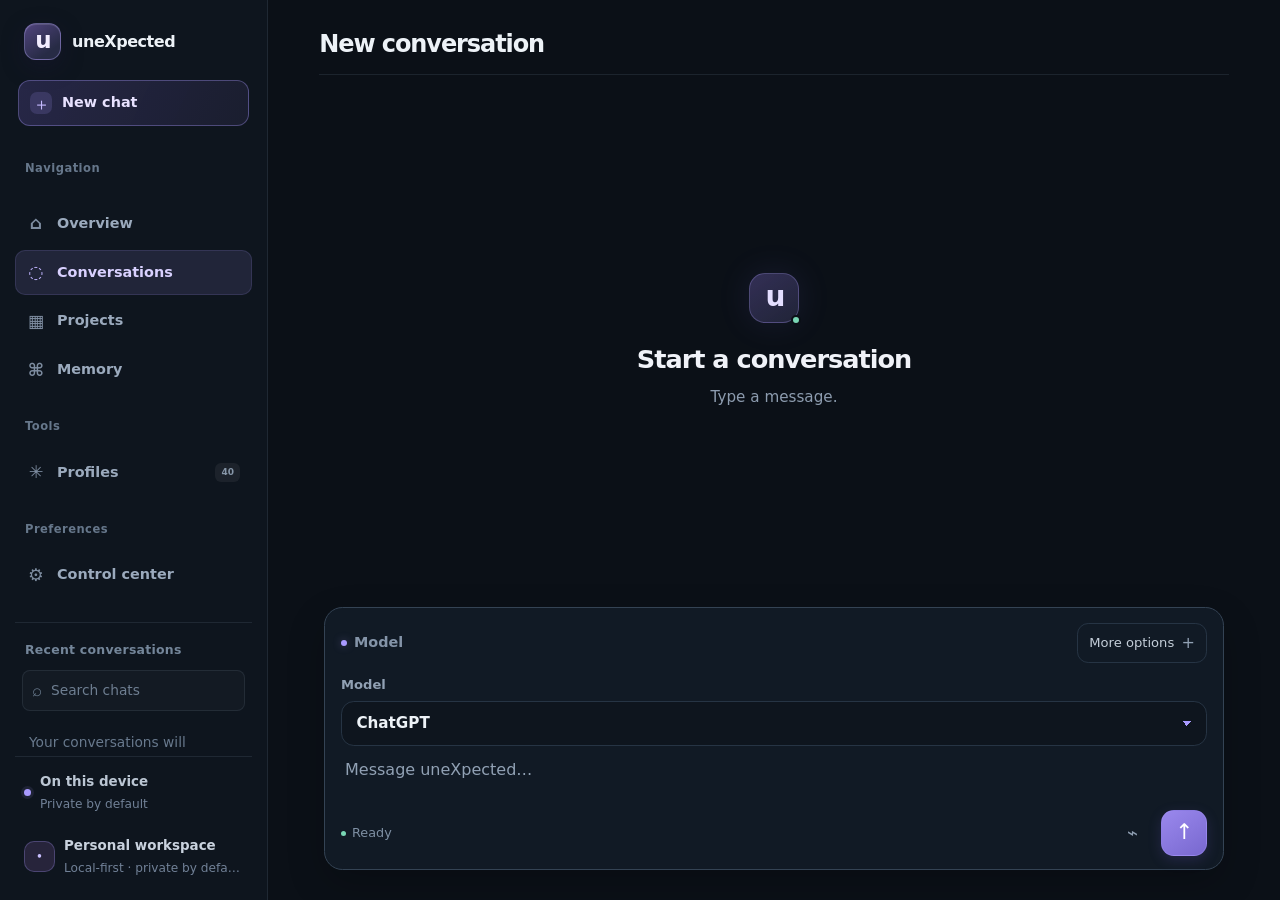
==== mobile-release/index.html @ 269bf6f2 "copy: shorten the empty chat instruction" ====
<!doctype html>
<html lang="en">
<head>
  <meta charset="utf-8">
  <meta name="viewport" content="width=device-width, initial-scale=1, viewport-fit=cover">
  <meta name="theme-color" content="#0b1017">
  <meta name="description" content="Your private uneXpected AI workspace.">
  <title>uneXpected — Your AI workspace</title>
  <link rel="manifest" href="manifest.webmanifest">
  <link rel="icon" href="icon.svg" type="image/svg+xml">
  <link rel="stylesheet" href="styles.css">
</head>
<body>
  <a class="skip-link" href="#mainContent">Skip to main content</a>
  <div class="app-shell">
    <aside class="sidebar" id="sidebar" aria-label="Main navigation" inert aria-hidden="true">
      <h2 class="visually-hidden">Main menu</h2>
      <div class="sidebar-brand">
        <div class="brand-mark" aria-hidden="true"><span>u</span></div>
        <div class="brand-copy"><strong>uneXpected</strong></div>
        <button class="icon-button sidebar-close" id="sidebarClose" type="button" aria-label="Close navigation">×</button>
      </div>

      <button class="new-chat-button" id="newChatBtn" type="button">
        <span class="new-chat-plus" aria-hidden="true">＋</span><span>New chat</span>
      </button>

      <nav class="primary-nav" aria-label="Main menu">
        <h2 class="nav-label">Navigation</h2>
        <button class="nav-item" data-view="home" type="button"><span class="nav-icon">⌂</span><span>Overview</span></button>
        <button class="nav-item active" data-view="chat" type="button"><span class="nav-icon">◌</span><span>Conversations</span></button>
        <button class="nav-item" data-view="projects" type="button"><span class="nav-icon">▦</span><span>Projects</span></button>
        <button class="nav-item" data-view="memory" type="button"><span class="nav-icon">⌘</span><span>Memory</span></button>
        <div class="nav-label nav-label-spaced">Tools</div>
        <button class="nav-item" data-view="agents" type="button"><span class="nav-icon">✳</span><span>Profiles</span><span class="nav-count">40</span></button>
        <div class="nav-label nav-label-spaced">Preferences</div>
        <button class="nav-item" data-view="settings" type="button"><span class="nav-icon">⚙</span><span>Control center</span></button>
      </nav>

      <div class="sidebar-history">
        <div class="history-heading"><span>Recent conversations</span></div>
        <label class="history-search"><span aria-hidden="true">⌕</span><input id="chatSearch" type="search" placeholder="Search chats" aria-label="Find a conversation"></label>
        <div class="chat-list" id="chatList"><div class="sidebar-empty">Your conversations will appear here.</div></div>
      </div>

      <div class="sidebar-bottom">
        <div class="connection-row"><span class="connection-dot" id="connectionDot"></span><div><strong id="connectionLabel">On this device</strong><small id="connectionDetail">Private by default</small></div></div>
        <button class="profile-button" id="avatarBtn" type="button"><span class="profile-avatar">•</span><span class="profile-copy"><strong>Personal workspace</strong><small>Local-first · private by default</small></span></button>
      </div>
    </aside>

    <button class="sidebar-backdrop" id="sidebarBackdrop" type="button" aria-label="Close navigation" tabindex="-1" aria-hidden="true"></button>

    <main class="main-content" id="mainContent" tabindex="-1">
      <header class="mobile-topbar">
        <button class="icon-button menu-button" id="sidebarToggle" type="button" aria-label="Open navigation" aria-expanded="false" aria-controls="sidebar"><span></span><span></span></button>
        <a class="mobile-brand" href="#" data-go="home"><span class="brand-mark small" aria-hidden="true"><span>u</span></span><strong>uneXpected</strong></a>
        <button class="top-status" id="mobileConnection" type="button" data-go="settings" aria-label="Open connection settings"><span class="connection-dot"></span></button>
      </header>

      <section class="view home-view" id="view-home">
        <div class="view-heading">
          <div><h1>Your work. Your intelligence.</h1><p>Conversations and projects in one place.</p></div>
          <div class="date-label" id="todayLabel"></div>
        </div>
        <div class="home-hero">
          <div class="hero-copy">
            <h2>One conversation.<br>Three perspectives.</h2>
            <p>Move between ChatGPT, Claude and OpenRouter.</p>
            <div class="hero-actions"><button class="button button-primary" data-go="chat" type="button">Start a conversation <span>↗</span></button><button class="button button-quiet" data-go="projects" type="button">View projects</button></div>
          </div>
          <div class="hero-art" aria-hidden="true">
            <div class="orbit orbit-one"></div><div class="orbit orbit-two"></div><div class="orbit orbit-three"></div>
            <div class="core-orb"><span>u</span></div>
            <div class="model-node node-chatgpt"><span class="node-glyph">✳</span><small>CHATGPT</small></div>
            <div class="model-node node-claude"><span class="node-glyph">◈</span><small>CLAUDE</small></div>
            <div class="model-node node-router"><span class="node-glyph">⌘</span><small>OPENROUTER</small></div>
          </div>
        </div>
        <div class="overview-grid">
          <article class="overview-stat"><strong id="statProjects">0</strong><span>Projects</span></article>
          <article class="overview-stat"><strong id="statChats">0</strong><span>Conversations</span></article>
          <article class="overview-stat"><strong id="statMemory">0</strong><span>Memories</span></article>
        </div>
        <div class="section-heading"><div><h2>Recent activity</h2></div><button class="text-link" data-go="chat" type="button">All conversations ↗</button></div>
        <div class="recent-list" id="recentList"><div class="empty-inline"><span>◌</span><strong>No recent work yet</strong></div></div>
      </section>

      <section class="view chat-view active" id="view-chat">
        <div class="chat-page-heading">
          <div class="chat-title-group"><h1 id="chatHeading">New conversation</h1></div>
          <div class="chat-head-actions"><button class="icon-button hidden" id="deleteChatBtn" type="button" aria-label="Delete conversation" title="Delete conversation">⌫</button></div>
        </div>

        <div class="chat-workspace">
          <div class="message-list" id="messageList" aria-live="polite" aria-relevant="additions text">
            <div class="chat-welcome">
              <div class="welcome-symbol"><span>u</span><i></i></div>
              <h2>Start a conversation</h2>
              <p>Type a message.</p>

            </div>
          </div>

          <div class="composer-dock">
            <div class="composer-shell">
              <div class="composer-topline">
                <h2 class="model-picker-label"><span class="model-picker-dot"></span><span>Model</span></h2>
                <details class="composer-advanced">
                  <summary>More options</summary>
                  <div class="advanced-panel">
                    <div class="advanced-mode-row">
                      <button class="compare-option" id="compareBtn" type="button" aria-pressed="false" title="Ask ChatGPT and Claude, then request a synthesis">Compare ChatGPT + Claude</button>
                      <button class="local-option" id="localModeBtn" type="button" aria-pressed="false" title="Use local workspace tools without a model request">Local tools</button>
                    </div>
                    <div class="advanced-preferences">
                      <label class="context-consent" title="Include recent conversation, saved memories and approved improvement notes"><input id="shareContext" type="checkbox"><span>Include saved context</span></label>
                      <span class="profile-chip" id="profileChip">auto-route</span>
                    </div>
                    <div class="advanced-voice-row">
                      <button class="advanced-voice-button" id="voiceModeBtn" type="button" aria-pressed="false" title="Voice conversation">Start voice conversation</button>
                      <button class="advanced-voice-button" id="speakLastBtn" type="button" title="Read the last reply aloud">Read last reply aloud</button>
                    </div>
                  </div>
                </details>
              </div>

              <label class="model-route-picker" for="modelMode">
                <span>Model</span>
                <select id="modelMode" aria-label="Choose the model for your next message">
                  <option value="openai" selected>ChatGPT</option>
                  <option value="claude">Claude</option>
                  <option value="openrouter">OpenRouter · Free</option>
                </select>
              </label>

              <form id="chatForm" class="message-composer">
                <label class="sr-only" for="chatInput">Message uneXpected</label>
                <textarea id="chatInput" rows="1" maxlength="8500" placeholder="Message uneXpected…" aria-label="Message uneXpected"></textarea>
                <div class="composer-footer">
                  <div class="composer-hints"><span class="composer-hint"><span class="hint-dot"></span><span id="voiceStatus">Ready</span></span></div>
                  <div class="composer-actions">
                    <button class="composer-icon-button" id="voiceInputBtn" type="button" aria-label="Start voice input" title="Voice input">⌁</button>
                    <button class="send-button" id="sendBtn" type="submit" aria-label="Send message"><span>↑</span></button>
                  </div>
                </div>
              </form>
            </div>
          </div>
        </div>
      </section>

      <section class="view standard-view" id="view-projects">
        <div class="view-heading"><div><h1>Projects</h1><p>Keep goals, tasks and decisions together.</p></div><button class="button button-primary" id="addProjectBtn" type="button">＋ New project</button></div>
        <div class="project-grid" id="projectGrid"></div>
        <div class="empty-state hidden" id="projectEmpty"><span class="empty-state-icon">▦</span><h2>Create your first project</h2><p>Bring the important parts of a goal into one practical workspace.</p><button class="button button-primary" id="emptyProjectBtn" type="button">Create project</button></div>
        <div class="project-detail hidden" id="projectDetail"></div>
      </section>

      <section class="view standard-view" id="view-memory">
        <div class="view-heading"><div><h1>Memory</h1><p>Save the context you want uneXpected to keep.</p></div><button class="button button-primary" id="addMemoryBtn" type="button">＋ Add note</button></div>
        <div class="memory-intro"><span class="memory-symbol">⌘</span><div><strong>Your knowledge stays yours.</strong><p>Notes stay on this device. They are not included in model requests unless you opt in for that message.</p></div></div>
        <div class="memory-list" id="memoryList"></div>
        <div class="empty-state hidden" id="memoryEmpty"><span class="empty-state-icon">◇</span><h2>No saved memories yet</h2><p>Add useful decisions, preferences or project facts to your workspace.</p></div>
      </section>

      <section class="view standard-view" id="view-agents">
        <div class="view-heading"><div><h1>Profiles</h1><p>Choose a profile for your next request.</p></div><span class="count-pill" id="agentCount">40 profiles</span></div>
        <div class="warning-note"><strong>Profile library, not independent running agents</strong><p>These are workflow references. They do not prove that 40 separate agents are executing in the background.</p></div>
        <div class="profile-tabs"><button id="showAgentsBtn" class="profile-tab active" type="button">40 Profiles</button><button id="showSkillsBtn" class="profile-tab" type="button">2 Skills</button></div>
        <label class="agent-search"><span>⌕</span><input id="agentSearch" type="search" placeholder="Search workflows…" aria-label="Search profiles"></label>
        <div class="agent-grid" id="agentGrid"></div>
      </section>

      <section class="view standard-view" id="view-settings">
        <div class="view-heading"><div><h1>Settings</h1></div></div>
        <div class="settings-layout">
          <section class="settings-section">
            <div class="settings-section-head"><span class="settings-section-icon">◈</span><div><h2>AI connection</h2></div><span id="gatewayStatus" class="status-tag">Not checked</span></div>
            <div class="settings-grid">
              <label class="form-field"><span>AI server address</span><input id="gatewayUrl" type="url" placeholder="Leave empty to use this app's host"></label>
              <label class="form-field"><span>App access token</span><input id="accessToken" type="password" autocomplete="off" placeholder="Paste your access token"></label>
            </div>
            <p class="field-note">The access token stays in memory only. Provider keys stay on the server.</p>
            <div class="button-row"><button class="button button-secondary" id="checkGatewayBtn" type="button">Check gateway</button><label class="test-provider-label">Test provider<select id="testProviderSelect"><option value="openai">ChatGPT</option><option value="anthropic">Claude</option><option value="openrouter">OpenRouter</option></select></label><button class="button button-primary" id="testProviderBtn" type="button">Run real test</button></div>
            <div class="result-box hidden" id="gatewayDetails" role="status" aria-live="polite"></div>
            <div class="provider-health-list" id="providerHealthList"><span>ChatGPT · not checked</span><span>Claude · not checked</span><span>OpenRouter · not checked</span></div>
          </section>

          <section class="settings-section">
            <div class="settings-section-head"><span class="settings-section-icon">◖</span><div><h2>Voice & conversation</h2></div></div>
            <div class="settings-grid">
              <label class="form-field"><span>Speech language</span><select id="voiceLanguage"><option value="en-US">English (US)</option><option value="fr-FR">Français</option><option value="ar-TN">العربية (تونس)</option><option value="ar-SA">العربية (الفصحى)</option></select></label>
              <label class="form-field"><span>Speaking voice</span><select id="voiceSelect"><option value="">Device default voice</option></select></label>
            </div>
            <label class="form-field range-field"><span>Speaking speed <strong id="voiceRateLabel">1.0×</strong></span><input id="voiceRate" type="range" min="0.6" max="1.5" step="0.1" value="1"></label>
            <label class="toggle-field"><input id="autoSpeakToggle" type="checkbox"><span class="toggle-track"></span><span><strong>Read assistant replies aloud automatically</strong><small>Uses your device's speech synthesis when supported.</small></span></label>
            <div class="button-row"><button class="button button-secondary" id="testVoiceBtn" type="button">Test voice</button><button class="button button-secondary" id="stopVoiceBtn" type="button">Stop speaking</button></div>
            <p class="field-note">Microphone access starts only after you tap a voice control. Speech recognition depends on browser and device support.</p>
          </section>

          <section class="settings-section">
            <div class="settings-section-head"><span class="settings-section-icon">▤</span><div><h2>Local data & backups</h2></div></div>
            <div class="data-status-row"><span>Browser database</span><strong id="storageState">Checking…</strong></div>
            <div class="data-status-row"><span>Persistent storage</span><strong id="persistState">Checking…</strong></div>
            <div class="button-row"><button class="button button-secondary" id="exportBtn" type="button">Export backup</button><button class="button button-secondary" id="importBtn" type="button">Restore backup</button><input type="file" id="importFile" accept="application/json,.json" class="hidden"></div>
            <button class="danger-link" id="clearDataBtn" type="button">Delete all local workspace data</button>
          </section>

          <section class="settings-section">
            <div class="settings-section-head"><span class="settings-section-icon">✦</span><div><h2>Improve uneXpected</h2></div><button class="button button-secondary button-small" id="addImprovementBtn" type="button">＋ Add idea</button></div>
            <p class="field-note">Approved ideas are for planning only; they do not change code or deploy automatically.</p>
            <div class="improvement-list" id="improvementList"></div>
            <div class="empty-inline" id="improvementEmpty"><strong>No improvement proposals yet</strong><p>Save feedback and measurable ideas as we work together.</p></div>
          </section>
          <section class="settings-footer"><strong>uneXpected Phone · 0.4.0</strong><span>Local-first companion · Remote models require a reachable authenticated gateway.</span><span>Full v7 runtime execution is not implied by this profile browser.</span></section>
        </div>
      </section>

      
    </main>
  </div>

  <dialog class="workspace-dialog" id="simpleDialog">
    <form id="dialogForm" method="dialog">
      <div class="dialog-head"><div><div class="eyebrow" id="dialogEyebrow">WORKSPACE</div><h2 id="dialogTitle">New item</h2></div><button class="icon-button" id="dialogCloseBtn" type="button" aria-label="Close dialog">×</button></div>
      <div id="dialogBody" class="dialog-body"></div>
      <div class="dialog-actions"><button class="button button-secondary" id="dialogCancelBtn" type="button">Cancel</button><button class="button button-primary" id="dialogSaveBtn" type="submit">Save</button></div>
    </form>
  </dialog>

  <div class="toast" id="toast" role="status" aria-live="polite"></div>
  <button class="install-button hidden" id="installBtn" type="button">Install uneXpected</button>
  <script type="module" src="app.js"></script>
</body>
</html>
---- mobile-release/styles.css ----
:root {
  color-scheme: dark;
  --canvas: #0b1017;
  --surface: #111923;
  --surface-raised: #172332;
  --surface-hover: #202e40;
  --surface-input: #0e151e;
  --line: #263444;
  --line-soft: rgba(125, 145, 168, .15);
  --ink: #edf2f7;
  --ink-soft: #c4ced9;
  --muted: #91a1b4;
  --faint: #6e7e91;
  --brand: #a99aff;
  --brand-strong: #8c78f0;
  --brand-wash: rgba(169, 154, 255, .12);
  --mint: #79d6b4;
  --amber: #e8b77e;
  --blue: #91b9f5;
  --red: #e58e9a;
  --radius-sm: 10px;
  --radius-md: 14px;
  --radius-lg: 19px;
  --sidebar-width: 268px;
  font-family: Inter, ui-sans-serif, system-ui, -apple-system, BlinkMacSystemFont, "Segoe UI", sans-serif;
  font-synthesis: none;
  text-rendering: optimizeLegibility;
}
*, *::before, *::after { box-sizing: border-box; }
html { min-height: 100%; background: var(--canvas); }
body { min-width: 320px; min-height: 100vh; margin: 0; background: var(--canvas); color: var(--ink); font-size: 14px; }
body, button, input, textarea, select { font-family: inherit; }
button, input, textarea, select { font: inherit; }
button { color: inherit; cursor: pointer; touch-action: manipulation; }
button:focus-visible, input:focus-visible, textarea:focus-visible, select:focus-visible, a:focus-visible { outline: 2px solid var(--brand); outline-offset: 3px; }
button:disabled { cursor: not-allowed; opacity: .55; }
a { color: inherit; text-decoration: none; }
p { color: var(--muted); }
.hidden { display: none !important; }
.visually-hidden, .sr-only { position: absolute !important; width: 1px !important; height: 1px !important; padding: 0 !important; margin: -1px !important; overflow: hidden !important; clip: rect(0,0,0,0) !important; white-space: nowrap !important; border: 0 !important; }
.app-shell { display: flex; min-height: 100vh; background: var(--canvas); }
.sidebar { position: sticky; top: 0; z-index: 30; display: flex; flex: 0 0 var(--sidebar-width); flex-direction: column; width: var(--sidebar-width); height: 100vh; min-height: 620px; padding: 23px 15px 14px; border-right: 1px solid var(--line-soft); background: #0e151e; }
.sidebar-brand { display: flex; min-width: 0; align-items: center; gap: 11px; padding: 0 9px 22px; }
.brand-mark { position: relative; display: grid; width: 37px; height: 37px; flex: 0 0 auto; place-items: center; overflow: hidden; border: 1px solid rgba(187, 173, 255, .38); border-radius: 12px; background: linear-gradient(145deg, #51447e, #272b45 75%); box-shadow: inset 0 1px rgba(255,255,255,.12), 0 7px 22px rgba(30,24,58,.35); }
.brand-mark > span { color: #f2edff; font-size: 23px; font-weight: 760; letter-spacing: -2px; line-height: 1; transform: translateY(-1px); }
.brand-copy { display: flex; min-width: 0; flex: 1; flex-direction: column; gap: 3px; }
.brand-copy strong { font-size: 15px; font-weight: 740; letter-spacing: -.45px; }
.brand-copy small { color: var(--faint); font-size: 8px; font-weight: 730; letter-spacing: 1.55px; white-space: nowrap; }
.sidebar-close { display: none !important; }
.icon-button { display: inline-grid; width: 36px; height: 36px; flex: 0 0 auto; place-items: center; border: 1px solid transparent; border-radius: 11px; background: transparent; color: var(--muted); font-size: 19px; transition: background .16s ease, border-color .16s ease, color .16s ease; }
.icon-button:hover { border-color: var(--line); background: var(--surface-raised); color: var(--ink); }
.new-chat-button { display: flex; min-height: 43px; align-items: center; gap: 10px; margin: 0 3px 24px; padding: 0 11px; border: 1px solid rgba(169,154,255,.35); border-radius: 12px; background: linear-gradient(115deg, rgba(113,94,193,.25), rgba(53,49,83,.32)); color: #e8e2ff; text-align: left; font-size: 11px; font-weight: 690; transition: border-color .16s ease, background .16s ease; }
.new-chat-button:hover { border-color: rgba(169,154,255,.7); background: rgba(113,94,193,.28); }
.new-chat-plus { display: inline-grid; width: 22px; height: 22px; place-items: center; border-radius: 7px; background: rgba(169,154,255,.16); color: #c5baff; font-size: 17px; font-weight: 400; }
.new-chat-button kbd { margin-left: auto; padding: 3px 5px; border: 1px solid rgba(169,154,255,.18); border-radius: 5px; color: #8d84af; font-size: 9px; font-family: inherit; }
.primary-nav { display: grid; gap: 4px; }
.nav-label { padding: 0 10px 8px; color: #66778b; font-size: 9px; font-weight: 760; letter-spacing: 1.45px; }
.nav-label-spaced { padding-top: 22px; }
.nav-item { display: flex; min-width: 0; min-height: 39px; align-items: center; gap: 12px; padding: 0 11px; border: 1px solid transparent; border-radius: 10px; background: transparent; color: #9baabd; text-align: left; font-size: 11px; font-weight: 560; transition: background .15s ease, color .15s ease, border-color .15s ease; }
.nav-item:hover { background: rgba(255,255,255,.035); color: var(--ink); }
.nav-item.active { border-color: rgba(169,154,255,.14); background: var(--brand-wash); color: #d9d1ff; }
.nav-icon { display: inline-grid; width: 18px; flex: 0 0 auto; place-items: center; color: #7e8da1; font-size: 17px; }
.nav-item.active .nav-icon { color: #c0b4ff; }
.nav-count { margin-left: auto; padding: 3px 6px; border-radius: 6px; background: rgba(255,255,255,.06); color: #8797a9; font-size: 9px; }
.sidebar-history { display: flex; min-height: 90px; flex: 1; flex-direction: column; overflow: hidden; margin-top: 25px; padding: 18px 2px 0; border-top: 1px solid var(--line-soft); }
.history-heading { display: flex; align-items: center; justify-content: space-between; padding: 0 8px 10px; color: #74869a; font-size: 8px; font-weight: 760; letter-spacing: 1.15px; }
.text-icon { border: 0; background: transparent; color: #6f7f91; font-size: 14px; }
.history-search { display: flex; height: 33px; align-items: center; gap: 7px; margin: 0 5px 9px; padding: 0 9px; border: 1px solid var(--line-soft); border-radius: 8px; background: rgba(255,255,255,.025); color: #697a8d; }
.history-search > span { font-size: 17px; }
.history-search input { width: 100%; min-width: 0; border: 0; outline: 0; background: transparent; color: var(--ink); font-size: 10px; }
.history-search input::placeholder { color: #6e7e91; }
.chat-list { display: grid; align-content: start; gap: 3px; overflow-y: auto; padding: 0 4px 8px; }
.chat-list button { display: block; overflow: hidden; width: 100%; padding: 9px 9px; border: 1px solid transparent; border-radius: 8px; background: transparent; color: #8f9db0; text-align: left; text-overflow: ellipsis; white-space: nowrap; font-size: 10px; }
.chat-list button:hover { background: rgba(255,255,255,.035); color: #dce4ef; }
.chat-list button.active { border-color: rgba(169,154,255,.14); background: rgba(169,154,255,.1); color: #ded6ff; }
.sidebar-empty { padding: 12px 8px; color: #68798d; font-size: 10px; line-height: 1.5; }
.sidebar-bottom { display: grid; gap: 13px; margin-top: auto; padding-top: 15px; border-top: 1px solid var(--line-soft); }
.connection-row { display: flex; align-items: center; gap: 9px; padding: 0 9px; }
.connection-dot { display: inline-block; width: 7px; height: 7px; flex: 0 0 auto; border-radius: 50%; background: var(--brand); box-shadow: 0 0 0 3px rgba(169,154,255,.1); }
.connection-dot[data-tone="online"] { background: var(--mint); box-shadow: 0 0 0 3px rgba(121,214,180,.1); }
.connection-dot[data-tone="warning"] { background: var(--amber); box-shadow: 0 0 0 3px rgba(232,183,126,.1); }
.connection-row > div { display: grid; gap: 3px; }
.connection-row strong { color: #bbc6d3; font-size: 10px; font-weight: 650; }
.connection-row small { color: #718197; font-size: 9px; }
.profile-button { display: flex; min-width: 0; align-items: center; gap: 9px; padding: 8px 8px; border: 1px solid transparent; border-radius: 11px; background: transparent; text-align: left; }
.profile-button:hover { border-color: var(--line); background: rgba(255,255,255,.035); }
.profile-avatar { display: grid; width: 31px; height: 31px; flex: 0 0 auto; place-items: center; border: 1px solid rgba(169,154,255,.28); border-radius: 10px; background: #27243b; color: #c8bfff; font-size: 10px; font-weight: 750; }
.profile-copy { display: grid; min-width: 0; flex: 1; gap: 3px; }
.profile-copy strong { overflow: hidden; color: #c9d2de; text-overflow: ellipsis; white-space: nowrap; font-size: 10px; font-weight: 650; }
.profile-copy small { overflow: hidden; color: #718197; text-overflow: ellipsis; white-space: nowrap; font-size: 9px; }
.profile-more { color: #728198; font-size: 12px; letter-spacing: 1px; }
.sidebar-backdrop { display: none; }
.main-content { display: flex; min-width: 0; flex: 1; flex-direction: column; min-height: 100vh; padding: 31px clamp(24px, 4vw, 56px) 20px; }
.mobile-topbar { display: none; }
.view { display: none; width: 100%; max-width: 1240px; flex: 1; margin: 0 auto; animation: view-enter .2s ease both; }
.view.active { display: flex; flex-direction: column; }
@keyframes view-enter { from { opacity: .65; transform: translateY(3px); } to { opacity: 1; transform: none; } }
.view-heading { display: flex; align-items: flex-end; justify-content: space-between; gap: 18px; margin: 0 0 25px; }
.eyebrow { margin-bottom: 9px; color: #9b8ce0; font-size: 9px; font-weight: 760; letter-spacing: 1.65px; }
.view-heading h1, .chat-page-heading h1 { margin: 0; color: var(--ink); font-size: clamp(24px, 2.5vw, 31px); font-weight: 700; letter-spacing: -1.1px; line-height: 1.12; text-wrap: balance; }
.view-heading p, .chat-title-group p { margin: 8px 0 0; color: var(--muted); font-size: 11px; line-height: 1.6; }
.date-label { color: #78889b; font-size: 10px; }
.button { display: inline-flex; min-height: 39px; align-items: center; justify-content: center; gap: 9px; padding: 0 15px; border: 1px solid transparent; border-radius: 10px; font-size: 10px; font-weight: 680; transition: border-color .16s ease, background .16s ease, color .16s ease, transform .16s ease; }
.button:hover { transform: translateY(-1px); }
.button-primary { border-color: rgba(169,154,255,.35); background: linear-gradient(145deg, #8876df, #6d5dc0); color: #fff; box-shadow: 0 6px 19px rgba(91,76,158,.2); }
.button-primary:hover { background: linear-gradient(145deg, #9885ee, #7665d3); }
.button-secondary { border-color: var(--line); background: var(--surface-raised); color: #cad5e2; }
.button-secondary:hover { border-color: #46576c; background: var(--surface-hover); }
.button-quiet { border-color: rgba(255,255,255,.13); background: rgba(255,255,255,.035); color: #d3dce8; }
.button-small { min-height: 32px; padding: 0 10px; font-size: 9px; }
.text-link { border: 0; background: transparent; color: #b7a9ff; font-size: 10px; font-weight: 650; }
.text-link:hover { color: #d1c8ff; }
.home-hero { position: relative; display: flex; min-height: 285px; align-items: center; overflow: hidden; padding: 37px 43px; border: 1px solid rgba(156,140,220,.24); border-radius: 20px; background: linear-gradient(108deg, #181a29 0%, #171e2a 60%, #13212b 100%); }
.hero-copy { position: relative; z-index: 2; max-width: 530px; }
.hero-kicker { display: flex; align-items: center; gap: 8px; margin-bottom: 17px; color: #c2b6ff; font-size: 8px; font-weight: 760; letter-spacing: 1.5px; }
.hero-kicker-dot { width: 6px; height: 6px; border-radius: 50%; background: var(--mint); box-shadow: 0 0 10px rgba(121,214,180,.4); }
.home-hero h2 { margin: 0; color: #f2f3fa; font-size: clamp(27px, 3.1vw, 39px); font-weight: 680; letter-spacing: -1.65px; line-height: 1.13; text-wrap: balance; }
.home-hero p { max-width: 460px; margin: 14px 0 0; color: #a9b4c3; font-size: 11px; line-height: 1.7; }
.hero-actions { display: flex; flex-wrap: wrap; gap: 9px; margin-top: 21px; }
.hero-art { position: absolute; top: 50%; right: 9%; width: 270px; height: 230px; transform: translateY(-50%); opacity: .98; }
.orbit { position: absolute; top: 50%; left: 50%; border: 1px solid rgba(179,163,255,.19); border-radius: 50%; transform: translate(-50%,-50%) rotate(-21deg); }
.orbit-one { width: 205px; height: 112px; }
.orbit-two { width: 246px; height: 150px; transform: translate(-50%,-50%) rotate(31deg); border-color: rgba(100,188,181,.18); }
.orbit-three { width: 175px; height: 190px; transform: translate(-50%,-50%) rotate(77deg); border-color: rgba(203,174,137,.15); }
.core-orb { position: absolute; top: 50%; left: 50%; display: grid; width: 76px; height: 76px; place-items: center; border: 1px solid rgba(193,177,255,.55); border-radius: 25px; background: radial-gradient(circle at 35% 25%, #655c8e, #2a2b43 72%); box-shadow: 0 0 36px rgba(140,120,240,.18), inset 0 1px 0 rgba(255,255,255,.17); transform: translate(-50%,-50%) rotate(-8deg); }
.core-orb span { color: #f1ecff; font-size: 43px; font-weight: 760; letter-spacing: -4px; transform: rotate(8deg) translateY(-2px); }
.model-node { position: absolute; display: flex; align-items: center; gap: 7px; padding: 7px 9px; border: 1px solid rgba(255,255,255,.12); border-radius: 9px; background: rgba(13,20,30,.92); box-shadow: 0 8px 20px rgba(0,0,0,.18); }
.model-node small { color: #d2dce8; font-size: 7px; font-weight: 740; letter-spacing: .8px; }
.node-glyph { font-size: 13px; }
.node-chatgpt { top: 4px; right: 18px; }.node-chatgpt .node-glyph { color: var(--mint); }
.node-claude { bottom: 14px; left: 5px; }.node-claude .node-glyph { color: var(--amber); }
.node-router { right: -13px; bottom: 22px; }.node-router .node-glyph { color: var(--blue); }
.overview-grid { display: flex; align-items: stretch; gap: 0; margin-top: 17px; padding: 12px 0; border-top: 1px solid var(--line-soft); border-bottom: 1px solid var(--line-soft); }
.overview-stat { display: flex; min-width: 0; flex: 1; flex-direction: column; gap: 3px; padding: 2px 17px 2px 0; border: 0; background: transparent; }
.overview-stat + .overview-stat { padding-left: 17px; border-left: 1px solid var(--line-soft); }
.overview-stat > strong { color: #f1f3f7; font-size: 24px; font-weight: 690; letter-spacing: -.9px; line-height: 1.1; }
.overview-stat > span { color: #8191a5; font-size: 9px; }
.section-heading { display: flex; align-items: flex-end; justify-content: space-between; gap: 14px; margin: 31px 0 13px; }
.section-heading h2 { margin: 0; font-size: 17px; font-weight: 680; letter-spacing: -.45px; }
.section-heading .eyebrow { margin-bottom: 6px; }
.recent-list { display: grid; gap: 5px; }
.recent-item { display: flex; min-width: 0; align-items: center; gap: 12px; padding: 11px 12px; border-bottom: 1px solid var(--line-soft); cursor: pointer; transition: background .14s ease; }
.recent-item:hover { border-radius: 9px; background: rgba(255,255,255,.035); }
.recent-icon { display: grid; width: 32px; height: 32px; flex: 0 0 auto; place-items: center; border-radius: 10px; background: rgba(169,154,255,.1); color: #b9aaff; font-size: 14px; }
.recent-copy { min-width: 0; flex: 1; }
.recent-copy strong { display: block; overflow: hidden; color: #cfd8e2; text-overflow: ellipsis; white-space: nowrap; font-size: 10px; font-weight: 640; }
.recent-copy p { overflow: hidden; margin: 4px 0 0; color: #7e8da0; text-overflow: ellipsis; white-space: nowrap; font-size: 9px; }
.recent-item time { flex: 0 0 auto; color: #718196; font-size: 9px; }
.privacy-note { display: flex; align-items: flex-start; gap: 11px; margin-top: 25px; padding: 14px 15px; border: 1px solid rgba(121,214,180,.16); border-radius: 12px; background: rgba(121,214,180,.035); }
.privacy-mark { color: var(--mint); font-size: 17px; }
.privacy-note strong { color: #d4e2dc; font-size: 10px; }
.privacy-note p { margin: 4px 0 0; color: #81928e; font-size: 9px; line-height: 1.6; }
.empty-inline { padding: 18px 5px; color: #8594a7; }
.empty-inline > span { color: #a99aff; font-size: 19px; }
.empty-inline strong { display: block; margin-top: 6px; color: #cad4df; font-size: 10px; }
.empty-inline p { margin: 5px 0 0; color: #74849a; font-size: 9px; line-height: 1.5; }
.chat-view { min-height: 0; }
.chat-page-heading { display: flex; align-items: center; justify-content: space-between; gap: 15px; padding-bottom: 17px; border-bottom: 1px solid var(--line-soft); }
.chat-page-heading .eyebrow { margin-bottom: 6px; }
.chat-page-heading h1 { font-size: 23px; }
.chat-title-group { min-width: 0; }
.chat-title-group p { margin-top: 5px; font-size: 10px; }
.chat-head-actions { display: flex; align-items: center; gap: 12px; }
.secure-label { display: inline-flex; align-items: center; gap: 6px; color: #7f91a3; font-size: 9px; }
.secure-dot { width: 6px; height: 6px; border-radius: 50%; background: var(--mint); }
.chat-workspace { display: flex; min-height: 0; flex: 1; flex-direction: column; }
.message-list { display: flex; min-height: 220px; flex: 1; flex-direction: column; overflow-y: auto; overscroll-behavior: contain; padding: 23px min(7vw, 88px) 23px; scrollbar-color: #354457 transparent; scrollbar-width: thin; }
.chat-welcome { width: 100%; max-width: 650px; margin: auto; padding: 26px 0 18px; text-align: center; }
.welcome-symbol { position: relative; display: grid; width: 50px; height: 50px; place-items: center; margin: 0 auto 17px; border: 1px solid rgba(176,161,255,.27); border-radius: 16px; background: linear-gradient(145deg, rgba(127,107,204,.35), rgba(40,43,67,.75)); box-shadow: 0 0 35px rgba(151,130,255,.1); }
.welcome-symbol > span { color: #e4deff; font-size: 28px; font-weight: 750; letter-spacing: -3px; transform: translateY(-1px); }
.welcome-symbol i { position: absolute; right: -3px; bottom: -3px; width: 10px; height: 10px; border: 2px solid var(--canvas); border-radius: 50%; background: var(--mint); }
.chat-welcome .eyebrow { margin-bottom: 9px; }
.chat-welcome h2 { margin: 0; color: #f0f2f8; font-size: 23px; font-weight: 680; letter-spacing: -.8px; }
.chat-welcome > p { max-width: 435px; margin: 8px auto 0; color: #8d9caf; font-size: 11px; line-height: 1.65; }
.prompt-suggestions { display: grid; grid-template-columns: repeat(3, minmax(0,1fr)); gap: 9px; margin-top: 24px; text-align: left; }
.prompt-card { display: flex; min-width: 0; align-items: center; gap: 9px; min-height: 64px; padding: 10px; border: 1px solid var(--line); border-radius: 11px; background: rgba(255,255,255,.018); text-align: left; transition: border-color .16s ease, background .16s ease, transform .16s ease; }
.prompt-card:hover { border-color: rgba(169,154,255,.45); background: rgba(169,154,255,.055); transform: translateY(-2px); }
.prompt-icon { display: grid; width: 26px; height: 26px; flex: 0 0 auto; place-items: center; border-radius: 8px; background: rgba(169,154,255,.11); color: #c0b4ff; font-size: 12px; }
.prompt-card > span:nth-child(2) { display: grid; min-width: 0; gap: 4px; }
.prompt-card strong { color: #ccd6e2; font-size: 9px; font-weight: 660; }
.prompt-card small { color: #78889c; font-size: 8px; line-height: 1.35; }
.prompt-arrow { margin-left: auto; color: #8494a8; font-size: 12px; }
.composer-dock { position: sticky; bottom: 0; z-index: 5; width: 100%; max-width: 870px; margin: 0 auto; padding: 0 0 7px; background: linear-gradient(180deg, rgba(11,16,23,0), var(--canvas) 13%); }
.composer-shell { padding: 11px 13px 9px; border: 1px solid #344354; border-radius: 15px; background: #111a25; box-shadow: 0 14px 38px rgba(0,0,0,.2); }
.composer-topline { display: flex; align-items: center; justify-content: space-between; gap: 10px; margin-bottom: 9px; }
.model-picker-label { margin: 0; display: inline-flex; align-items: center; gap: 7px; color: #8494a8; font-size: 8px; font-weight: 760; letter-spacing: 1.05px; }
.model-picker-dot { width: 6px; height: 6px; border-radius: 50%; background: var(--brand); box-shadow: 0 0 9px rgba(169,154,255,.35); }
.composer-tools { display: flex; align-items: center; gap: 9px; }
.context-consent { display: inline-flex; align-items: center; gap: 6px; color: #7f8fa2; font-size: 8px; white-space: nowrap; cursor: pointer; }
.context-consent input { width: 12px; height: 12px; margin: 0; accent-color: var(--brand-strong); }
.profile-chip { max-width: 160px; overflow: hidden; padding: 4px 7px; border: 1px solid rgba(169,154,255,.2); border-radius: 999px; color: #aa9ee6; text-overflow: ellipsis; white-space: nowrap; font-size: 8px; }
.provider-switcher { display: flex; align-items: stretch; gap: 6px; margin-bottom: 9px; }
.provider-option { display: flex; min-width: 0; flex: 1; align-items: center; gap: 7px; padding: 7px 9px; border: 1px solid transparent; border-radius: 9px; background: rgba(255,255,255,.025); text-align: left; transition: border-color .15s ease, background .15s ease; }
.provider-option:hover { border-color: var(--line); background: rgba(255,255,255,.05); }
.provider-option.active { border-color: rgba(169,154,255,.36); background: rgba(169,154,255,.1); }
.provider-symbol { display: grid; width: 24px; height: 24px; flex: 0 0 auto; place-items: center; border: 1px solid rgba(255,255,255,.08); border-radius: 7px; background: rgba(255,255,255,.04); font-size: 12px; }
.chatgpt-symbol { color: var(--mint); }.claude-symbol { color: var(--amber); }.router-symbol { color: var(--blue); }
.provider-option > span:nth-child(2) { display: grid; min-width: 0; gap: 3px; }
.provider-option strong { overflow: hidden; color: #c6d1de; text-overflow: ellipsis; white-space: nowrap; font-size: 9px; font-weight: 670; }
.provider-option small { color: #75869a; font-size: 7px; }
.provider-option.active strong { color: #f0ecff; }
.provider-check { display: none; margin-left: auto; color: #c9bdff; font-size: 10px; }
.provider-option.active .provider-check { display: inline; }
.compare-option { display: inline-flex; flex: 0 0 auto; align-items: center; gap: 5px; padding: 0 10px; border: 1px solid var(--line); border-radius: 9px; background: transparent; color: #8fa0b4; font-size: 8px; }
.compare-option:hover, .compare-option.active { border-color: rgba(169,154,255,.4); background: rgba(169,154,255,.09); color: #d3caff; }
.compare-option span { font-size: 13px; }
.local-option { display: inline-flex; flex: 0 0 auto; align-items: center; justify-content: center; min-width: 45px; padding: 0 8px; border: 1px solid var(--line); border-radius: 9px; background: transparent; color: #8fa0b4; font-size: 8px; }
.local-option:hover, .local-option.active { border-color: rgba(169,154,255,.4); background: rgba(169,154,255,.09); color: #d3caff; }
.message-composer { display: block; }
.message-composer textarea { display: block; width: 100%; min-width: 0; min-height: 42px; max-height: 160px; resize: none; padding: 7px 2px 6px; border: 0; outline: 0; background: transparent; color: var(--ink); font-size: 13px; line-height: 1.5; }
.message-composer textarea::placeholder { color: #718198; }
.message-composer textarea:focus-visible { outline: none; }
.composer-footer { display: flex; align-items: flex-end; justify-content: space-between; gap: 12px; padding-top: 5px; }
.composer-hints { display: grid; gap: 4px; min-width: 0; }
.composer-hint { display: inline-flex; align-items: center; gap: 6px; color: #7f90a4; font-size: 8px; }
.hint-dot { width: 5px; height: 5px; border-radius: 50%; background: var(--mint); }
.model-mode-hint { overflow: hidden; color: #718198; text-overflow: ellipsis; white-space: nowrap; font-size: 8px; }
.composer-actions { display: flex; align-items: center; gap: 5px; }
.composer-icon-button { display: grid; width: 29px; height: 29px; place-items: center; border: 1px solid transparent; border-radius: 8px; background: transparent; color: #8d9db0; font-size: 15px; }
.composer-icon-button:hover, .composer-icon-button.active { border-color: var(--line); background: rgba(255,255,255,.05); color: #d9d1ff; }
.composer-icon-button:disabled { opacity: .4; }
.send-button { display: grid; width: 31px; height: 31px; place-items: center; border: 1px solid rgba(169,154,255,.3); border-radius: 9px; background: linear-gradient(145deg, #9a88ed, #7868cf); color: white; box-shadow: 0 4px 13px rgba(99,80,184,.23); transition: filter .15s ease, transform .15s ease; }
.send-button:hover { filter: brightness(1.1); transform: translateY(-1px); }
.send-button span { font-size: 20px; line-height: 1; transform: translateY(-1px); }
.composer-disclaimer { margin: 6px 0 0; color: #607084; text-align: center; font-size: 8px; }
.message-row { display: flex; width: 100%; gap: 10px; margin: 0 0 19px; }
.message-row.user-row { justify-content: flex-end; }
.message-avatar { display: grid; width: 27px; height: 27px; flex: 0 0 auto; place-items: center; margin-top: 2px; border: 1px solid rgba(169,154,255,.27); border-radius: 9px; background: rgba(169,154,255,.1); color: #c7bdff; font-size: 12px; }
.message-content { min-width: 0; max-width: min(760px, 90%); }
.user-row .message-content { max-width: min(650px, 88%); }
.message-bubble { padding: 12px 14px; border: 1px solid var(--line-soft); border-radius: 13px; background: #131d29; color: #dce5ef; overflow-wrap: anywhere; font-size: 12px; line-height: 1.65; white-space: pre-wrap; }
.user-row .message-bubble { border-color: rgba(169,154,255,.19); border-bottom-right-radius: 4px; background: rgba(103,87,171,.24); color: #f0edff; }
.assistant-row .message-bubble { border-bottom-left-radius: 4px; }
.message-meta { display: flex; flex-wrap: wrap; align-items: center; gap: 7px; margin: 6px 2px 0; color: #74859a; font-size: 8px; }
.user-row .message-meta { justify-content: flex-end; }
.provider-pill { display: inline-flex; align-items: center; gap: 5px; padding: 4px 7px; border: 1px solid rgba(169,154,255,.17); border-radius: 999px; background: rgba(169,154,255,.06); color: #bcb1f2; font-weight: 670; }
.provider-pill[data-provider="anthropic"] { border-color: rgba(232,183,126,.2); background: rgba(232,183,126,.05); color: #d8b58c; }
.provider-pill[data-provider="openrouter"] { border-color: rgba(145,185,245,.2); background: rgba(145,185,245,.05); color: #9fbee9; }
.provider-pill[data-provider="synthesis"] { border-color: rgba(121,214,180,.2); background: rgba(121,214,180,.05); color: #90d0b6; }
.provider-result { margin: 0 0 10px; overflow: hidden; border: 1px solid var(--line); border-radius: 12px; background: #121b27; }
.provider-result-head { display: flex; min-width: 0; align-items: center; justify-content: space-between; gap: 8px; padding: 9px 11px; border-bottom: 1px solid var(--line-soft); background: rgba(255,255,255,.018); }
.provider-result-title { display: flex; min-width: 0; align-items: center; gap: 7px; }
.provider-result-title strong { color: #d7e0ea; font-size: 9px; font-weight: 690; }
.provider-result-status { color: #8c9db0; font-size: 8px; }
.provider-result-status.success { color: var(--mint); }.provider-result-status.failure { color: var(--red); }
.provider-result-body { padding: 11px 12px; color: #d5dfeb; font-size: 11px; line-height: 1.65; white-space: pre-wrap; overflow-wrap: anywhere; }
.provider-result-error { color: #d9a3a9; }
.provider-result-meta { display: flex; flex-wrap: wrap; gap: 6px 11px; padding: 0 12px 10px; color: #798ba0; font-size: 8px; }
.provider-result-meta span { overflow-wrap: anywhere; }
.fallback-notice { display: flex; gap: 7px; margin: 0 0 10px; padding: 8px 10px; border: 1px solid rgba(145,185,245,.16); border-radius: 8px; background: rgba(145,185,245,.045); color: #9cbbe3; font-size: 9px; line-height: 1.5; }
.synthesis-result .provider-result-head { background: rgba(121,214,180,.035); }
.message-loading { display: inline-flex; align-items: center; gap: 9px; color: #93a3b6; font-size: 10px; }
.loading-dots { display: inline-flex; gap: 3px; }
.loading-dots i { width: 4px; height: 4px; border-radius: 50%; background: var(--brand); animation: dot-pulse 1s infinite ease-in-out; }
.loading-dots i:nth-child(2) { animation-delay: .15s; }.loading-dots i:nth-child(3) { animation-delay: .3s; }
@keyframes dot-pulse { 0%, 70%, 100% { opacity: .35; transform: translateY(0); } 35% { opacity: 1; transform: translateY(-3px); } }
.chat-error { color: #e4abb2; }
.app-footer { display: flex; justify-content: space-between; gap: 10px; max-width: 1240px; width: 100%; margin: 16px auto 0; padding: 12px 0 2px; border-top: 1px solid var(--line-soft); color: #5e6d80; font-size: 8px; }
.standard-view { padding-bottom: 24px; }
.standard-view > .view-heading { margin-bottom: 24px; }
.project-grid { display: grid; grid-template-columns: repeat(2, minmax(0,1fr)); gap: 11px; }
.project-card { min-width: 0; padding: 15px 16px; border: 1px solid var(--line); border-radius: 13px; background: rgba(255,255,255,.018); cursor: pointer; transition: background .15s ease, border-color .15s ease; }
.project-card:hover { border-color: rgba(169,154,255,.38); background: rgba(169,154,255,.035); }
.project-card-top { display: flex; align-items: center; justify-content: space-between; gap: 10px; color: #74869a; font-size: 9px; }
.project-dot { width: 7px; height: 7px; border-radius: 50%; background: var(--brand); }
.project-card h3 { margin: 12px 0 5px; color: #d9e1ea; font-size: 13px; font-weight: 670; }
.project-card p { margin: 0; color: #8797aa; font-size: 10px; line-height: 1.55; }
.project-card-meta { display: flex; justify-content: space-between; gap: 8px; margin-top: 17px; padding-top: 10px; border-top: 1px solid var(--line-soft); color: #708197; font-size: 8px; }
.empty-state { padding: 45px 18px; border: 1px dashed #344456; border-radius: 14px; text-align: center; }
.empty-state-icon { color: #b2a6f7; font-size: 25px; }
.empty-state h2 { margin: 8px 0 5px; font-size: 15px; }
.empty-state p { max-width: 340px; margin: 0 auto 15px; font-size: 10px; line-height: 1.5; }
.project-detail { margin-top: 14px; padding: 17px; border: 1px solid var(--line); border-radius: 13px; background: var(--surface); }
.project-detail h2 { margin: 0; font-size: 17px; }
.project-detail p { color: var(--muted); font-size: 10px; line-height: 1.6; }
.project-detail-head { display: flex; justify-content: space-between; gap: 12px; align-items: flex-start; }
.task-row { display: flex; align-items: center; gap: 9px; padding: 11px 2px; border-top: 1px solid var(--line-soft); color: #bbc7d5; font-size: 10px; }
.task-row input { accent-color: var(--brand-strong); }
.task-row.done span { color: #728196; text-decoration: line-through; }
.task-add { display: flex; gap: 8px; margin-top: 12px; }
.task-add input { flex: 1; min-width: 0; }
.memory-intro { display: flex; align-items: center; gap: 13px; margin-bottom: 16px; padding: 15px; border: 1px solid rgba(121,214,180,.14); border-radius: 13px; background: rgba(121,214,180,.035); }
.memory-symbol { display: grid; width: 37px; height: 37px; flex: 0 0 auto; place-items: center; border: 1px solid rgba(121,214,180,.2); border-radius: 11px; background: rgba(121,214,180,.07); color: #91d5b9; font-size: 18px; }
.memory-intro strong { color: #d7e6df; font-size: 10px; }.memory-intro p { margin: 4px 0 0; color: #8da39a; font-size: 9px; line-height: 1.5; }
.memory-list { display: grid; gap: 7px; }
.memory-card { padding: 13px 14px; border-bottom: 1px solid var(--line-soft); }
.memory-card-head { display: flex; align-items: center; justify-content: space-between; gap: 10px; }
.memory-card strong { color: #d3dce7; font-size: 10px; }
.memory-card p { margin: 7px 0; color: #9aaabd; font-size: 10px; line-height: 1.6; white-space: pre-wrap; }
.memory-card time { color: #6f8094; font-size: 8px; }
.memory-card button { border: 0; background: transparent; color: #9a889b; }
.warning-note { margin-bottom: 15px; padding: 13px 15px; border: 1px solid rgba(232,183,126,.22); border-radius: 11px; background: rgba(232,183,126,.045); }
.warning-note strong { color: #e4c59c; font-size: 9px; }
.warning-note p { margin: 4px 0 0; color: #9d8d78; font-size: 9px; line-height: 1.55; }
.profile-tabs { display: flex; gap: 6px; margin-bottom: 11px; }
.profile-tab { padding: 8px 12px; border: 1px solid var(--line); border-radius: 999px; background: transparent; color: #8393a6; font-size: 9px; }
.profile-tab.active { border-color: rgba(169,154,255,.32); background: var(--brand-wash); color: #d0c7ff; }
.agent-search { display: flex; height: 39px; align-items: center; gap: 8px; margin-bottom: 12px; padding: 0 12px; border: 1px solid var(--line); border-radius: 10px; background: var(--surface-input); color: #8393a6; }
.agent-search span { font-size: 17px; }
.agent-search input { width: 100%; min-width: 0; border: 0; outline: 0; background: transparent; color: var(--ink); font-size: 10px; }
.agent-grid { display: grid; grid-template-columns: repeat(3, minmax(0,1fr)); gap: 8px; }
.agent-card { display: flex; min-width: 0; flex-direction: column; justify-content: space-between; gap: 10px; padding: 12px; border: 1px solid var(--line-soft); border-radius: 11px; background: rgba(255,255,255,.017); }
.agent-card strong { color: #d2dce7; font-size: 9px; }
.agent-card p { margin: 6px 0; color: #8393a7; font-size: 9px; line-height: 1.45; }
.agent-card small { display: block; color: #687a8f; font-size: 8px; line-height: 1.4; }
.agent-card button { align-self: flex-start; padding: 0; border: 0; background: transparent; color: #b9acff; font-size: 8px; }
.count-pill { padding: 6px 9px; border: 1px solid var(--line); border-radius: 999px; color: #9cabc0; font-size: 9px; white-space: nowrap; }
.settings-layout { display: grid; gap: 11px; }
.settings-section { padding: 17px 18px; border: 1px solid var(--line); border-radius: 14px; background: rgba(255,255,255,.018); }
.settings-section-head { display: flex; align-items: center; gap: 11px; margin-bottom: 15px; }
.settings-section-icon { display: grid; width: 33px; height: 33px; flex: 0 0 auto; place-items: center; border: 1px solid var(--line); border-radius: 10px; background: var(--surface-raised); color: #b6a9ff; font-size: 16px; }
.settings-section-head > div { min-width: 0; flex: 1; }
.settings-section-head h2 { margin: 0; color: #dce4ed; font-size: 11px; font-weight: 680; }
.settings-section-head p { margin: 4px 0 0; color: #8191a5; font-size: 9px; line-height: 1.4; }
.status-tag { padding: 5px 7px; border: 1px solid rgba(232,183,126,.18); border-radius: 999px; background: rgba(232,183,126,.05); color: #c9ae85; font-size: 8px; white-space: nowrap; }
.settings-grid { display: grid; grid-template-columns: repeat(2, minmax(0,1fr)); gap: 12px; }
.form-field { display: grid; min-width: 0; gap: 6px; margin-bottom: 10px; color: #9aaabd; font-size: 9px; }
.form-field input, .form-field select, .field, .agent-search input { min-width: 0; }
.form-field input, .form-field select { width: 100%; min-height: 38px; padding: 0 11px; border: 1px solid var(--line); border-radius: 9px; background: var(--surface-input); color: #dce5ef; font-size: 10px; }
.form-field input::placeholder { color: #65768a; }
.field-note { margin: 8px 0 11px; color: #77899d; font-size: 9px; line-height: 1.55; }
.button-row { display: flex; flex-wrap: wrap; align-items: center; gap: 8px; margin-top: 12px; }
.button-row .button { min-height: 34px; }
.test-provider-label { display: flex; align-items: center; gap: 7px; color: #8d9db0; font-size: 9px; }
.test-provider-label select { min-height: 34px; max-width: 130px; padding: 0 7px; border: 1px solid var(--line); border-radius: 8px; background: var(--surface-input); color: var(--ink); font-size: 9px; }
.result-box { margin-top: 11px; padding: 11px 12px; border: 1px solid var(--line); border-radius: 9px; background: var(--surface-input); color: #bdc9d8; font-size: 9px; line-height: 1.6; white-space: pre-wrap; overflow-wrap: anywhere; }
.provider-health-list { display: flex; flex-wrap: wrap; gap: 7px; margin-top: 12px; color: #8292a6; font-size: 8px; }
.provider-health-list span { padding: 5px 8px; border: 1px solid var(--line-soft); border-radius: 999px; }
.range-field input { width: 100%; accent-color: var(--brand); }
.range-field > span { display: flex; justify-content: space-between; }
.range-field > span strong { color: #d3caff; font-size: 9px; }
.toggle-field { display: flex; align-items: center; gap: 10px; cursor: pointer; }
.toggle-field > input { position: absolute; width: 1px; height: 1px; opacity: 0; }
.toggle-track { position: relative; width: 29px; height: 17px; flex: 0 0 auto; border-radius: 999px; background: #39485b; transition: background .16s ease; }
.toggle-track::after { position: absolute; top: 3px; left: 3px; width: 11px; height: 11px; border-radius: 50%; background: #d5dce4; content: ""; transition: transform .16s ease; }
.toggle-field input:checked + .toggle-track { background: #7060c1; }
.toggle-field input:checked + .toggle-track::after { transform: translateX(12px); }
.toggle-field input:focus-visible + .toggle-track { outline: 2px solid var(--brand); outline-offset: 3px; }
.toggle-field > span:last-child { display: grid; gap: 3px; }
.toggle-field strong { color: #c1ccd8; font-size: 9px; }
.toggle-field small { color: #718196; font-size: 8px; }
.data-status-row { display: flex; align-items: center; justify-content: space-between; gap: 12px; padding: 9px 0; border-top: 1px solid var(--line-soft); color: #8494a8; font-size: 9px; }
.data-status-row strong { color: #cad5e1; font-size: 9px; font-weight: 600; }
.danger-link { margin-top: 16px; padding: 0; border: 0; background: transparent; color: #db929d; font-size: 9px; }
.improvement-list { display: grid; gap: 7px; }
.improvement-card { padding: 11px 12px; border: 1px solid var(--line); border-radius: 10px; background: rgba(255,255,255,.015); }
.improvement-card-head { display: flex; align-items: center; justify-content: space-between; gap: 10px; }
.improvement-card-head strong { color: #d7e0eb; font-size: 9px; }
.improvement-state { color: #b7a9ef; font-size: 8px; }
.improvement-card p { margin: 7px 0; color: #8c9caf; font-size: 9px; line-height: 1.5; }
.improvement-card small { color: #8195ae; font-size: 8px; }
.improvement-actions { display: flex; gap: 6px; margin-top: 9px; }
.improvement-actions button { padding: 6px 8px; border: 1px solid var(--line); border-radius: 7px; background: var(--surface-raised); color: #aab9c9; font-size: 8px; }
.settings-footer { display: grid; gap: 5px; padding: 6px 4px; color: #708095; font-size: 8px; line-height: 1.5; }
.settings-footer strong { color: #9baabd; font-size: 9px; }
.workspace-dialog { width: min(470px, calc(100% - 28px)); max-width: 470px; max-height: min(85vh, 720px); overflow: auto; padding: 19px; border: 1px solid #3b4b5f; border-radius: 17px; background: #141e2b; color: var(--ink); box-shadow: 0 24px 80px rgba(0,0,0,.55); }
.workspace-dialog::backdrop { background: rgba(2,6,11,.72); backdrop-filter: blur(5px); }
.dialog-head { display: flex; align-items: flex-start; justify-content: space-between; gap: 12px; }
.dialog-head h2 { margin: 0; font-size: 18px; }
.dialog-body { margin-top: 12px; }
.dialog-field { display: grid; gap: 6px; margin: 12px 0; color: #a4b1c0; font-size: 9px; }
.dialog-field input, .dialog-field textarea { width: 100%; min-height: 39px; padding: 9px 10px; border: 1px solid var(--line); border-radius: 9px; background: var(--surface-input); color: var(--ink); font-size: 10px; }
.dialog-field textarea { min-height: 90px; resize: vertical; }
.dialog-actions { display: flex; justify-content: flex-end; gap: 8px; margin-top: 18px; }
.toast { position: fixed; right: 22px; bottom: 22px; z-index: 100; max-width: min(420px, calc(100vw - 32px)); padding: 10px 14px; border: 1px solid #43546a; border-radius: 10px; background: #1b2939; color: #e6edf4; font-size: 10px; line-height: 1.5; box-shadow: 0 12px 35px rgba(0,0,0,.28); opacity: 0; pointer-events: none; transform: translateY(8px); transition: opacity .18s ease, transform .18s ease; }
.toast.show { opacity: 1; transform: translateY(0); }
.install-button { position: fixed; right: 16px; bottom: 16px; z-index: 20; padding: 10px 13px; border: 1px solid rgba(169,154,255,.3); border-radius: 10px; background: #7765cf; color: #fff; font-size: 10px; }
.app-footer { color: #65758a; }
.sr-only { position: absolute; width: 1px; height: 1px; padding: 0; margin: -1px; overflow: hidden; clip: rect(0,0,0,0); white-space: nowrap; border: 0; }

@media (min-width: 1500px) {
  .main-content { padding-right: 65px; padding-left: 65px; }
  .message-list { padding-right: 115px; padding-left: 115px; }
}
@media (max-width: 1120px) {
  :root { --sidebar-width: 242px; }
  .main-content { padding-right: 27px; padding-left: 27px; }
  .hero-art { right: 3%; transform: translateY(-50%) scale(.88); }
  .hero-copy { max-width: 500px; }
  .prompt-suggestions { grid-template-columns: 1fr; max-width: 420px; margin-right: auto; margin-left: auto; }
  .prompt-card { min-height: 54px; }
  .message-list { padding-right: 4vw; padding-left: 4vw; }
}
@media (max-width: 760px) {
  .app-shell { display: block; min-height: 100svh; }
  .sidebar { position: fixed; top: 0; bottom: 0; left: 0; z-index: 60; width: min(300px, calc(100vw - 52px)); height: 100dvh; min-height: 0; padding: 20px 14px max(14px, env(safe-area-inset-bottom)); border-right: 1px solid #364457; box-shadow: 18px 0 44px rgba(0,0,0,.32); transform: translateX(-103%); transition: transform .24s cubic-bezier(.2,.75,.2,1); }
  .sidebar.open { transform: translateX(0); }
  .sidebar-close { display: inline-grid !important; }
  .sidebar-backdrop { position: fixed; inset: 0; z-index: 55; display: block; border: 0; background: rgba(2,6,12,.66); opacity: 0; pointer-events: none; transition: opacity .2s ease; }
  .sidebar-backdrop.open { opacity: 1; pointer-events: auto; }
  .main-content { display: flex; width: 100%; min-height: 100svh; padding: 0 17px max(12px, env(safe-area-inset-bottom)); }
  .mobile-topbar { position: sticky; top: 0; z-index: 20; display: flex; height: 57px; flex: 0 0 57px; align-items: center; justify-content: space-between; margin: 0 -17px 18px; padding: 0 17px; border-bottom: 1px solid var(--line-soft); background: rgba(11,16,23,.94); backdrop-filter: blur(16px); }
  .menu-button { display: flex; flex-direction: column; justify-content: center; gap: 5px; width: 36px; height: 36px; }
  .menu-button span { width: 15px; height: 1.5px; border-radius: 2px; background: #b8c5d2; }
  .mobile-brand { display: inline-flex; align-items: center; gap: 8px; font-size: 12px; font-weight: 720; letter-spacing: -.3px; }
  .brand-mark.small { width: 27px; height: 27px; border-radius: 8px; }
  .brand-mark.small > span { font-size: 18px; }
  .top-status { display: grid; width: 34px; height: 34px; place-items: center; border: 1px solid var(--line); border-radius: 10px; background: var(--surface); }
  .view { min-height: 0; }
  .view.active { flex: 1; }
  .view-heading { align-items: flex-start; margin-bottom: 19px; }
  .view-heading h1 { font-size: 25px; }
  .date-label { padding-top: 20px; white-space: nowrap; }
  .home-hero { min-height: 0; align-items: flex-start; padding: 25px 21px; }
  .hero-copy { max-width: 100%; }
  .home-hero h2 { font-size: 30px; }
  .home-hero p { max-width: 330px; font-size: 10px; }
  .hero-art { top: auto; right: -97px; bottom: -81px; opacity: .2; transform: scale(.76); transform-origin: bottom right; }
  .hero-actions { margin-top: 17px; }
  .overview-grid { gap: 0; margin-top: 10px; }
  .overview-stat { padding: 2px 9px 2px 0; }
  .overview-stat + .overview-stat { padding-left: 9px; }
  .overview-stat > strong { font-size: 21px; }
  .overview-stat > span { font-size: 8px; }
  .section-heading { margin-top: 25px; }
  .chat-page-heading { align-items: flex-start; padding-bottom: 13px; }
  .chat-page-heading h1 { font-size: 19px; }
  .secure-label { display: none; }
  .chat-workspace { min-height: 0; flex: 1; }
  .chat-view { height: calc(100svh - 75px - env(safe-area-inset-bottom)); }
  .message-list { min-height: 140px; padding: 8px 0 15px; }
  .chat-welcome { padding: 18px 0 12px; }
  .chat-welcome h2 { font-size: 20px; }
  .chat-welcome > p { max-width: 360px; font-size: 10px; }
  .prompt-suggestions { max-width: none; gap: 6px; margin-top: 16px; }
  .prompt-card { min-height: 48px; padding: 8px 9px; }
  .composer-dock { flex: 0 0 auto; padding-bottom: 4px; }
  .composer-shell { padding: 9px 9px 8px; border-radius: 13px; }
  .composer-topline { margin-bottom: 7px; }
  .provider-switcher { gap: 4px; margin-bottom: 7px; }
  .provider-option { gap: 5px; padding: 6px 6px; }
  .provider-symbol { width: 21px; height: 21px; font-size: 10px; }
  .provider-option strong { font-size: 8px; }
  .provider-option small { font-size: 7px; }
  .provider-check { font-size: 8px; }
  .compare-option { padding: 0 7px; font-size: 7px; }
  .message-composer textarea { min-height: 38px; font-size: 12px; }
  .composer-footer { align-items: flex-end; }
  .composer-hints { max-width: 55%; }
  .model-mode-hint { max-width: 100%; }
  .composer-actions { gap: 2px; }
  .composer-icon-button { width: 26px; height: 28px; }
  .send-button { width: 29px; height: 29px; }
  .composer-disclaimer { font-size: 7px; }
  .message-content { max-width: 92%; }
  .user-row .message-content { max-width: 90%; }
  .prompt-suggestions { grid-template-columns: 1fr; }
  .agent-grid { grid-template-columns: repeat(2, minmax(0,1fr)); }
  .project-grid { grid-template-columns: 1fr; }
  .settings-grid { grid-template-columns: 1fr; gap: 0; }
  .settings-section { padding: 14px; }
  .settings-section-head { flex-wrap: wrap; }
  .settings-section-head .button { margin-left: auto; }
  .app-footer { margin-top: 13px; }
  .workspace-dialog { width: calc(100% - 24px); padding: 15px; }
  .toast { right: 12px; bottom: calc(12px + env(safe-area-inset-bottom)); left: 12px; max-width: none; }
}
@media (max-width: 390px) {
  .main-content { padding-right: 13px; padding-left: 13px; }
  .mobile-topbar { margin-right: -13px; margin-left: -13px; padding-right: 13px; padding-left: 13px; }
  .home-hero { padding: 22px 17px; }
  .home-hero h2 { font-size: 27px; }
  .hero-actions .button { padding: 0 10px; font-size: 9px; }
  .overview-grid { gap: 5px; }
  .overview-stat { padding: 10px 8px; }
  .overview-stat > small { font-size: 7px; }
  .provider-option { flex-direction: column; align-items: center; justify-content: center; gap: 3px; min-height: 56px; text-align: center; }
  .provider-option > span:nth-child(2) { justify-items: center; }
  .provider-check { position: absolute; margin: -33px -34px 0 0; }
  .compare-option { flex: 0 0 auto; max-width: 53px; white-space: normal; line-height: 1.2; }
  .local-option { min-width: 39px; padding: 0 6px; }
  .composer-tools { gap: 5px; }
  .context-consent { font-size: 7px; }
  .profile-chip { max-width: 96px; font-size: 7px; }
}
@media (prefers-reduced-motion: reduce) {
  *, *::before, *::after { scroll-behavior: auto !important; animation-duration: .01ms !important; animation-iteration-count: 1 !important; transition-duration: .01ms !important; }
}


/* Keyboard access and touch ergonomics */
.skip-link {
  position: fixed;
  top: -4rem;
  left: 1rem;
  z-index: 120;
  padding: .75rem 1rem;
  border: 1px solid rgba(169,154,255,.5);
  border-radius: .65rem;
  background: #f5f2ff;
  color: #211b35;
  font-size: .875rem;
  font-weight: 700;
}
.skip-link:focus { top: max(.75rem, env(safe-area-inset-top)); }
body.drawer-open { overflow: hidden; }
@media (max-width: 760px) {
  .nav-item { min-height: 2.75rem; }
  .new-chat-button { min-height: 2.75rem; }
  .sidebar-close, .icon-button, .top-status { min-width: 2.75rem; min-height: 2.75rem; }
  .provider-option { min-height: 2.75rem; }
  .composer-icon-button { min-width: 2.5rem; min-height: 2.75rem; }
  .send-button { min-width: 2.75rem; min-height: 2.75rem; }
}


/* Phone workspace refinement: readable type, one clear primary path, quieter tools. */
body {
  font-size: 1rem;
  line-height: 1.5;
}

.sidebar-brand { padding-bottom: 1.25rem; }
.brand-copy strong { font-size: 1rem; }
.new-chat-button { min-height: 2.9rem; font-size: .9rem; }
.nav-label { padding-bottom: .65rem; font-size: .72rem; letter-spacing: .04em; }
.nav-item { min-height: 2.8rem; gap: .75rem; font-size: .9rem; }
.nav-icon { font-size: 1.1rem; }
.history-heading { font-size: .78rem; letter-spacing: .02em; }
.history-search { min-height: 2.55rem; }
.history-search input, .chat-list button, .sidebar-empty { font-size: .86rem; }
.connection-row strong, .profile-copy strong { font-size: .84rem; }
.connection-row small, .profile-copy small { font-size: .76rem; }

.view-heading h1, .chat-page-heading h1 { font-size: 1.55rem; letter-spacing: -.045em; }
.view-heading p, .chat-title-group p { font-size: .9rem; line-height: 1.5; }
.button { min-height: 2.75rem; padding-inline: 1rem; font-size: .88rem; }
.button-small { min-height: 2.35rem; font-size: .82rem; }
.text-link { font-size: .84rem; }
.home-hero { min-height: 260px; padding: 2rem 2.25rem; }
.home-hero h2 { font-size: clamp(1.9rem, 3vw, 2.35rem); }
.home-hero p { font-size: .95rem; line-height: 1.6; }
.overview-stat > strong { font-size: 1.65rem; }
.overview-stat > span { font-size: .82rem; }
.section-heading h2 { font-size: 1.15rem; }
.recent-copy strong { font-size: .92rem; }
.recent-copy p { font-size: .82rem; line-height: 1.5; }

.chat-page-heading { padding-bottom: 1rem; }
.chat-page-heading h1 { font-size: 1.5rem; }
.chat-title-group p { font-size: .86rem; }
.message-list { padding-block: 1.5rem; }
.chat-welcome { max-width: 620px; padding-block: 1.5rem; }
.chat-welcome h2 { font-size: 1.6rem; letter-spacing: -.04em; }
.chat-welcome > p { font-size: .95rem; line-height: 1.55; }
.prompt-suggestions { gap: .7rem; margin-top: 1.25rem; }
.prompt-card { min-height: 3.5rem; gap: .75rem; padding: .8rem .9rem; }
.prompt-card strong { font-size: .9rem; }
.prompt-card small { font-size: .8rem; }
.prompt-icon { width: 2rem; height: 2rem; font-size: .95rem; }
.message-bubble { font-size: 1rem; line-height: 1.7; }
.message-meta { font-size: .76rem; }
.provider-result-body { padding: .9rem 1rem; font-size: .98rem; line-height: 1.7; }
.provider-result-meta { font-size: .76rem; }
.fallback-notice { font-size: .84rem; }

.composer-dock { max-width: 900px; padding-bottom: .6rem; }
.composer-shell { padding: .9rem 1rem .85rem; border-radius: 1.15rem; }
.composer-topline { align-items: center; margin-bottom: .8rem; }
.model-picker-label { font-size: .9rem; font-weight: 650; letter-spacing: 0; }
.provider-switcher {
  display: grid;
  grid-template-columns: repeat(3, minmax(0, 1fr));
  gap: .55rem;
  margin-bottom: .8rem;
}
.provider-option {
  position: relative;
  min-height: 3.25rem;
  gap: .55rem;
  padding: .65rem .8rem;
  border: 1px solid var(--line);
  border-radius: .8rem;
  background: var(--surface-input);
}
.provider-option strong { font-size: .9rem; font-weight: 650; }
.provider-option small { font-size: .76rem; }
.provider-symbol { width: 1.8rem; height: 1.8rem; border-radius: .6rem; font-size: 1rem; }
.provider-check { font-size: .82rem; }
.composer-advanced { position: relative; flex: 0 0 auto; }
.composer-advanced > summary {
  display: inline-flex;
  min-height: 2.5rem;
  align-items: center;
  gap: .45rem;
  padding: .35rem .7rem;
  border: 1px solid var(--line);
  border-radius: .7rem;
  background: transparent;
  color: var(--ink-soft);
  cursor: pointer;
  font-size: .82rem;
  list-style: none;
}
.composer-advanced > summary::-webkit-details-marker { display: none; }
.composer-advanced > summary::after { color: var(--muted); content: "+"; font-size: 1rem; }
.composer-advanced[open] > summary::after { content: "−"; }
.advanced-panel {
  display: grid;
  gap: .85rem;
  margin-top: .7rem;
  padding: .9rem;
  border: 1px solid var(--line);
  border-radius: .85rem;
  background: var(--surface);
}
.advanced-mode-row, .advanced-preferences, .advanced-voice-row {
  display: flex;
  min-width: 0;
  flex-wrap: wrap;
  align-items: center;
  gap: .6rem;
}
.advanced-mode-row .compare-option,
.advanced-mode-row .local-option,
.advanced-voice-button {
  min-height: 2.65rem;
  padding: .55rem .8rem;
  border: 1px solid var(--line);
  border-radius: .7rem;
  background: var(--surface-raised);
  color: var(--ink-soft);
  font-size: .84rem;
}
.advanced-mode-row .compare-option.active,
.advanced-mode-row .local-option.active,
.advanced-voice-button[aria-pressed="true"] {
  border-color: rgba(169,154,255,.35);
  background: var(--brand-wash);
  color: var(--ink);
}
.context-consent { gap: .5rem; color: var(--muted); font-size: .82rem; white-space: normal; }
.context-consent input { width: 1rem; height: 1rem; }
.profile-chip { max-width: min(100%, 15rem); padding: .35rem .65rem; font-size: .78rem; }
.advanced-voice-button { min-height: 2.55rem; }
.message-composer textarea {
  min-height: 3.5rem;
  max-height: 12rem;
  padding: .75rem .25rem .6rem;
  font-size: 1rem;
  line-height: 1.55;
}
.message-composer textarea::placeholder { color: var(--muted); }
.composer-footer { align-items: center; gap: .8rem; padding-top: .5rem; }
.composer-hints { max-width: 70%; }
.composer-hint { font-size: .8rem; line-height: 1.4; }
.composer-icon-button {
  width: 2.8rem;
  height: 2.8rem;
  border-radius: .75rem;
  font-size: 1.15rem;
}
.send-button { width: 2.85rem; height: 2.85rem; border-radius: .8rem; }
.send-button span { font-size: 1.35rem; }
.composer-actions { gap: .4rem; }
.composer-disclaimer { margin-top: .5rem; font-size: .76rem; }

.settings-section { padding: 1.25rem; }
.settings-section-head h2 { font-size: 1rem; }
.form-field { gap: .45rem; font-size: .84rem; }
.form-field input, .form-field select { min-height: 2.8rem; font-size: .9rem; }
.field-note { font-size: .82rem; line-height: 1.55; }
.status-tag { font-size: .76rem; }
.provider-health-list { font-size: .78rem; }
.data-status-row, .data-status-row strong { font-size: .84rem; }
.agent-card strong { font-size: .92rem; }
.agent-card p { font-size: .84rem; line-height: 1.55; }
.agent-card small { font-size: .78rem; }
.project-card strong, .memory-card strong { font-size: .95rem; }
.dialog-field { font-size: .86rem; }
.dialog-field input, .dialog-field textarea { font-size: .95rem; }

@media (max-width: 760px) {
  .main-content { padding: 0 1rem max(.75rem, env(safe-area-inset-bottom)); }
  .mobile-topbar {
    height: 4rem;
    flex-basis: 4rem;
    margin: 0 -1rem .8rem;
    padding-inline: 1rem;
  }
  .mobile-brand { gap: .55rem; font-size: 1rem; }
  .brand-mark.small { width: 2rem; height: 2rem; border-radius: .6rem; }
  .view-heading { margin-bottom: 1.1rem; }
  .view-heading h1 { font-size: 1.55rem; }
  .view-heading p { font-size: .88rem; }
  .home-hero { padding: 1.4rem 1.25rem; border-radius: 1rem; }
  .home-hero h2 { font-size: 1.9rem; line-height: 1.15; }
  .home-hero p { font-size: .9rem; }
  .hero-art { opacity: .12; }
  .hero-actions { gap: .55rem; }
  .hero-actions .button { min-height: 2.75rem; padding-inline: .85rem; font-size: .82rem; }
  .overview-stat > strong { font-size: 1.45rem; }
  .overview-stat > span { font-size: .78rem; }
  .section-heading { margin-top: 1.4rem; }
  .section-heading h2 { font-size: 1.1rem; }
  .chat-page-heading { align-items: center; padding-bottom: .8rem; }
  .chat-page-heading h1 { font-size: 1.3rem; }
  .chat-title-group p { margin-top: .25rem; font-size: .8rem; }
  .chat-view { height: calc(100svh - 4.8rem - env(safe-area-inset-bottom)); }
  .chat-workspace { min-height: 0; }
  .message-list { min-height: 8rem; padding: .9rem 0 1rem; }
  .chat-welcome {
    max-width: 100%;
    margin-block: auto;
    padding: 1.25rem .25rem 1rem;
    text-align: left;
  }
  .welcome-symbol { width: 2.6rem; height: 2.6rem; margin: 0 0 1rem; border-radius: .85rem; }
  .welcome-symbol > span { font-size: 1.65rem; }
  .chat-welcome h2 { font-size: 1.5rem; line-height: 1.2; }
  .chat-welcome > p { margin: .5rem 0 0; font-size: .9rem; }
  .prompt-suggestions { grid-template-columns: 1fr; max-width: 100%; gap: .55rem; margin-top: 1.1rem; }
  .prompt-card { min-height: 3.2rem; padding: .7rem .8rem; border-radius: .8rem; }
  .prompt-card strong { font-size: .88rem; }
  .composer-dock { padding-bottom: .4rem; }
  .composer-shell { padding: .85rem; border-radius: 1rem; }
  .composer-topline { margin-bottom: .7rem; }
  .model-picker-label { font-size: .9rem; }
  .provider-switcher { gap: .45rem; margin-bottom: .7rem; }
  .provider-option {
    min-width: 0;
    min-height: 4rem;
    flex-direction: column;
    justify-content: center;
    gap: .25rem;
    padding: .45rem .25rem;
    border-radius: .75rem;
    text-align: center;
  }
  .provider-option > span:nth-child(2) { justify-items: center; }
  .provider-option strong { font-size: .78rem; }
  .provider-option small { font-size: .72rem; }
  .provider-symbol { width: 1.35rem; height: 1.35rem; border-radius: .45rem; font-size: .82rem; }
  .provider-check { position: absolute; top: .25rem; right: .45rem; margin: 0; font-size: .68rem; }
  .composer-advanced > summary { min-height: 2.45rem; padding: .35rem .6rem; font-size: .8rem; }
  .advanced-panel { gap: .7rem; padding: .75rem; }
  .advanced-mode-row .compare-option,
  .advanced-mode-row .local-option,
  .advanced-voice-button { min-height: 2.75rem; font-size: .82rem; }
  .advanced-preferences { justify-content: space-between; }
  .message-composer textarea { min-height: 3.5rem; padding: .7rem .25rem; font-size: 1rem; }
  .composer-footer { align-items: center; gap: .5rem; }
  .composer-hints { max-width: 60%; }
  .composer-hint { font-size: .75rem; }
  .composer-actions { gap: .3rem; }
  .composer-icon-button, .send-button { width: 2.8rem; height: 2.8rem; min-width: 2.8rem; min-height: 2.8rem; }
  .composer-disclaimer { font-size: .72rem; }
  .message-content { max-width: 94%; }
  .message-bubble { padding: .8rem .9rem; font-size: .96rem; }
  .provider-result-body { font-size: .95rem; }
  .settings-section { padding: 1rem; }
  .settings-section-head h2 { font-size: .98rem; }
  .form-field, .field-note { font-size: .84rem; }
  .form-field input, .form-field select { font-size: .9rem; }
  .agent-grid { grid-template-columns: 1fr; }
}

@media (max-width: 390px) {
  .main-content { padding-right: .8rem; padding-left: .8rem; }
  .mobile-topbar { margin-right: -.8rem; margin-left: -.8rem; padding-right: .8rem; padding-left: .8rem; }
  .home-hero { padding: 1.2rem 1rem; }
  .home-hero h2 { font-size: 1.75rem; }
  .hero-actions .button { padding-inline: .7rem; font-size: .8rem; }
  .overview-stat { padding-right: .5rem; }
  .overview-stat + .overview-stat { padding-left: .5rem; }
  .provider-option strong { font-size: .74rem; }
  .composer-hints { max-width: 56%; }
}



/* One provider picker keeps the composer focused while preserving every route. */
.model-route-picker {
  display: grid;
  min-width: 0;
  flex: 1;
  gap: .35rem;
  color: var(--muted);
  font-size: .82rem;
  font-weight: 600;
}
.model-route-picker select {
  display: block;
  width: 100%;
  min-height: 2.85rem;
  padding: .65rem 2.6rem .65rem .9rem;
  border: 1px solid var(--line);
  border-radius: .8rem;
  appearance: none;
  background-color: var(--surface-input);
  background-image:
    linear-gradient(45deg, transparent 50%, #a99aff 50%),
    linear-gradient(135deg, #a99aff 50%, transparent 50%);
  background-position:
    calc(100% - 19px) 50%,
    calc(100% - 14px) 50%;
  background-repeat: no-repeat;
  background-size: 5px 5px, 5px 5px;
  color: var(--ink);
  cursor: pointer;
  font-size: .95rem;
  font-weight: 650;
}
.model-route-picker select:focus-visible { outline: 2px solid var(--brand); outline-offset: 2px; }
@media (max-width: 760px) {
  .composer-topline { align-items: flex-end; gap: .7rem; }
  .model-route-picker { gap: .3rem; font-size: .78rem; }
  .model-route-picker select { min-height: 3rem; font-size: .9rem; }
  .composer-advanced { flex: 0 0 auto; }
}
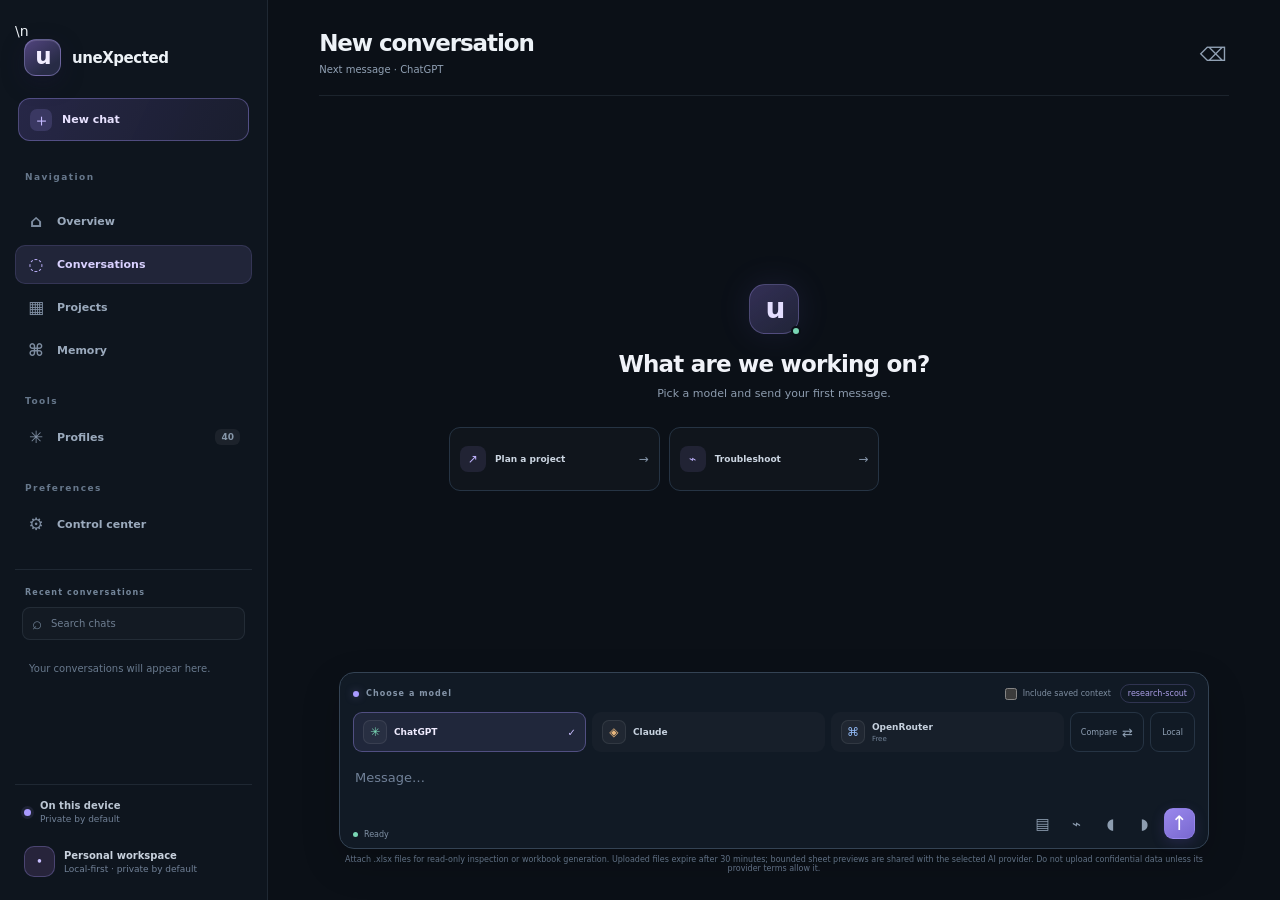
==== commit 2ea56e8a: "feat: add Excel uploads and workbook downloads to phone workspace" ====
--- a/mobile-release/index.html
+++ b/mobile-release/index.html
@@ -13,8 +13,7 @@
 <body>
   <a class="skip-link" href="#mainContent">Skip to main content</a>
   <div class="app-shell">
-    <aside class="sidebar" id="sidebar" aria-label="Main navigation" inert aria-hidden="true">
-      <h2 class="visually-hidden">Main menu</h2>
+    <aside class="sidebar" id="sidebar" aria-label="Main navigation" inert aria-hidden="true">\n      <h2 class="visually-hidden">Main menu</h2>
       <div class="sidebar-brand">
         <div class="brand-mark" aria-hidden="true"><span>u</span></div>
         <div class="brand-copy"><strong>uneXpected</strong></div>
@@ -88,64 +87,57 @@
 
       <section class="view chat-view active" id="view-chat">
         <div class="chat-page-heading">
-          <div class="chat-title-group"><h1 id="chatHeading">New conversation</h1></div>
-          <div class="chat-head-actions"><button class="icon-button hidden" id="deleteChatBtn" type="button" aria-label="Delete conversation" title="Delete conversation">⌫</button></div>
+          <div class="chat-title-group"><h1 id="chatHeading">New conversation</h1><p id="routeCaption">Next message · ChatGPT</p></div>
+          <div class="chat-head-actions"><button class="icon-button" id="deleteChatBtn" type="button" aria-label="Delete conversation" title="Delete conversation">⌫</button></div>
         </div>
 
         <div class="chat-workspace">
           <div class="message-list" id="messageList" aria-live="polite" aria-relevant="additions text">
             <div class="chat-welcome">
               <div class="welcome-symbol"><span>u</span><i></i></div>
-              <h2>Start a conversation</h2>
-              <p>Type a message.</p>
-
+              <h2>What are we working on?</h2>
+              <p>Pick a model and send your first message.</p>
+              <div class="prompt-suggestions">
+                <button class="prompt-card" data-prompt="Help me turn an idea into a practical project plan with milestones." type="button"><span class="prompt-icon">↗</span><span><strong>Plan a project</strong></span><span class="prompt-arrow">→</span></button>
+                <button class="prompt-card" data-prompt="A 24 VDC sensor is counting intermittently. Help me troubleshoot it safely, step by step." type="button"><span class="prompt-icon">⌁</span><span><strong>Troubleshoot</strong></span><span class="prompt-arrow">→</span></button>
+              </div>
             </div>
           </div>
 
           <div class="composer-dock">
             <div class="composer-shell">
               <div class="composer-topline">
-                <h2 class="model-picker-label"><span class="model-picker-dot"></span><span>Model</span></h2>
-                <details class="composer-advanced">
-                  <summary>More options</summary>
-                  <div class="advanced-panel">
-                    <div class="advanced-mode-row">
-                      <button class="compare-option" id="compareBtn" type="button" aria-pressed="false" title="Ask ChatGPT and Claude, then request a synthesis">Compare ChatGPT + Claude</button>
-                      <button class="local-option" id="localModeBtn" type="button" aria-pressed="false" title="Use local workspace tools without a model request">Local tools</button>
-                    </div>
-                    <div class="advanced-preferences">
-                      <label class="context-consent" title="Include recent conversation, saved memories and approved improvement notes"><input id="shareContext" type="checkbox"><span>Include saved context</span></label>
-                      <span class="profile-chip" id="profileChip">auto-route</span>
-                    </div>
-                    <div class="advanced-voice-row">
-                      <button class="advanced-voice-button" id="voiceModeBtn" type="button" aria-pressed="false" title="Voice conversation">Start voice conversation</button>
-                      <button class="advanced-voice-button" id="speakLastBtn" type="button" title="Read the last reply aloud">Read last reply aloud</button>
-                    </div>
-                  </div>
-                </details>
+                <h2 class="model-picker-label"><span class="model-picker-dot"></span><span>Choose a model</span></h2>
+                <div class="composer-tools"><label class="context-consent" title="Include recent conversation, saved memories and approved improvement notes"><input id="shareContext" type="checkbox"><span>Include saved context</span></label><span class="profile-chip" id="profileChip">research-scout</span></div>
               </div>
 
-              <label class="model-route-picker" for="modelMode">
-                <span>Model</span>
-                <select id="modelMode" aria-label="Choose the model for your next message">
-                  <option value="openai" selected>ChatGPT</option>
-                  <option value="claude">Claude</option>
-                  <option value="openrouter">OpenRouter · Free</option>
-                </select>
-              </label>
+              <div class="provider-switcher" role="group" aria-label="Choose the model for your next message">
+                <button class="provider-option active" data-model="openai" type="button" aria-pressed="true"><span class="provider-symbol chatgpt-symbol">✳</span><span><strong>ChatGPT</strong></span><span class="provider-check">✓</span></button>
+                <button class="provider-option" data-model="claude" type="button" aria-pressed="false"><span class="provider-symbol claude-symbol">◈</span><span><strong>Claude</strong></span><span class="provider-check">✓</span></button>
+                <button class="provider-option" data-model="openrouter" type="button" aria-pressed="false"><span class="provider-symbol router-symbol">⌘</span><span><strong>OpenRouter</strong><small>Free</small></span><span class="provider-check">✓</span></button>
+                <button class="compare-option" id="compareBtn" type="button" aria-pressed="false" title="Ask ChatGPT and Claude, then request a synthesis">Compare <span>⇄</span></button>
+                <button class="local-option" id="localModeBtn" type="button" aria-pressed="false" title="Use local workspace tools without a model request">Local</button>
+                <select id="modelMode" class="visually-hidden" tabindex="-1" aria-hidden="true"><option value="openai"></option><option value="claude"></option><option value="openrouter"></option><option value="both"></option><option value="local"></option></select>
+              </div>
 
               <form id="chatForm" class="message-composer">
+                <div id="excelAttachments" class="excel-attachments hidden" aria-live="polite"></div>
                 <label class="sr-only" for="chatInput">Message uneXpected</label>
-                <textarea id="chatInput" rows="1" maxlength="8500" placeholder="Message uneXpected…" aria-label="Message uneXpected"></textarea>
+                <textarea id="chatInput" rows="1" maxlength="8500" placeholder="Message…" aria-label="Message uneXpected"></textarea>
                 <div class="composer-footer">
                   <div class="composer-hints"><span class="composer-hint"><span class="hint-dot"></span><span id="voiceStatus">Ready</span></span></div>
                   <div class="composer-actions">
+                    <input type="file" id="excelFileInput" accept=".xlsx,application/vnd.openxmlformats-officedocument.spreadsheetml.sheet" multiple class="hidden" aria-label="Choose Excel workbooks">
+                    <button class="composer-icon-button" id="attachExcelBtn" type="button" aria-label="Attach Excel workbook" title="Attach .xlsx workbooks">▤</button>
                     <button class="composer-icon-button" id="voiceInputBtn" type="button" aria-label="Start voice input" title="Voice input">⌁</button>
+                    <button class="composer-icon-button" id="voiceModeBtn" type="button" aria-pressed="false" title="Voice conversation">◖</button>
+                    <button class="composer-icon-button" id="speakLastBtn" type="button" title="Read the last reply aloud">◗</button>
                     <button class="send-button" id="sendBtn" type="submit" aria-label="Send message"><span>↑</span></button>
                   </div>
                 </div>
               </form>
             </div>
+            <p class="composer-disclaimer">Attach .xlsx files for read-only inspection or workbook generation. Uploaded files expire after 30 minutes; bounded sheet previews are shared with the selected AI provider. Do not upload confidential data unless its provider terms allow it.</p>
           </div>
         </div>
       </section>
--- a/mobile-release/styles.css
+++ b/mobile-release/styles.css
@@ -182,6 +182,15 @@
 .prompt-arrow { margin-left: auto; color: #8494a8; font-size: 12px; }
 .composer-dock { position: sticky; bottom: 0; z-index: 5; width: 100%; max-width: 870px; margin: 0 auto; padding: 0 0 7px; background: linear-gradient(180deg, rgba(11,16,23,0), var(--canvas) 13%); }
 .composer-shell { padding: 11px 13px 9px; border: 1px solid #344354; border-radius: 15px; background: #111a25; box-shadow: 0 14px 38px rgba(0,0,0,.2); }
+.excel-attachments { display: flex; flex-wrap: wrap; gap: 6px; margin: 0 0 9px; }
+.excel-attachment-chip { display: inline-flex; align-items: center; gap: 7px; padding: 5px 8px; border: 1px solid rgba(145,185,245,.25); border-radius: 8px; background: rgba(145,185,245,.06); color: #b8cce7; font-size: 8px; }
+.excel-attachment-chip button { width: 20px; height: 20px; border: 0; border-radius: 5px; background: transparent; color: #bdc9d8; font-size: 13px; }
+.message-attachments { display: flex; flex-wrap: wrap; gap: 5px; margin-top: 7px; }
+.message-attachments span { padding: 4px 7px; border: 1px solid rgba(145,185,245,.22); border-radius: 7px; color: #a9c4e7; font-size: 8px; }
+.excel-download-row { display: flex; flex-wrap: wrap; align-items: center; gap: 8px; margin-top: 10px; padding: 9px 10px; border: 1px solid rgba(121,214,180,.22); border-radius: 9px; background: rgba(121,214,180,.035); color: #a7cdbd; font-size: 9px; }
+.excel-download-row button { padding: 6px 9px; border: 1px solid rgba(121,214,180,.3); border-radius: 7px; background: rgba(121,214,180,.08); color: #bce6d3; font-size: 8px; }
+.excel-download-row small { flex-basis: 100%; color: #788e84; font-size: 7px; }
+
 .composer-topline { display: flex; align-items: center; justify-content: space-between; gap: 10px; margin-bottom: 9px; }
 .model-picker-label { margin: 0; display: inline-flex; align-items: center; gap: 7px; color: #8494a8; font-size: 8px; font-weight: 760; letter-spacing: 1.05px; }
 .model-picker-dot { width: 6px; height: 6px; border-radius: 50%; background: var(--brand); box-shadow: 0 0 9px rgba(169,154,255,.35); }
@@ -467,8 +476,7 @@
   .provider-option { flex-direction: column; align-items: center; justify-content: center; gap: 3px; min-height: 56px; text-align: center; }
   .provider-option > span:nth-child(2) { justify-items: center; }
   .provider-check { position: absolute; margin: -33px -34px 0 0; }
-  .compare-option { flex: 0 0 auto; max-width: 53px; white-space: normal; line-height: 1.2; }
-  .local-option { min-width: 39px; padding: 0 6px; }
+  .compare-option { flex: 0 0 auto; max-width: 53px; white-space: normal; line-height: 1.2; }\n  .local-option { min-width: 39px; padding: 0 6px; }
   .composer-tools { gap: 5px; }
   .context-consent { font-size: 7px; }
   .profile-chip { max-width: 96px; font-size: 7px; }
@@ -502,309 +510,3 @@
   .composer-icon-button { min-width: 2.5rem; min-height: 2.75rem; }
   .send-button { min-width: 2.75rem; min-height: 2.75rem; }
 }
-
-
-/* Phone workspace refinement: readable type, one clear primary path, quieter tools. */
-body {
-  font-size: 1rem;
-  line-height: 1.5;
-}
-
-.sidebar-brand { padding-bottom: 1.25rem; }
-.brand-copy strong { font-size: 1rem; }
-.new-chat-button { min-height: 2.9rem; font-size: .9rem; }
-.nav-label { padding-bottom: .65rem; font-size: .72rem; letter-spacing: .04em; }
-.nav-item { min-height: 2.8rem; gap: .75rem; font-size: .9rem; }
-.nav-icon { font-size: 1.1rem; }
-.history-heading { font-size: .78rem; letter-spacing: .02em; }
-.history-search { min-height: 2.55rem; }
-.history-search input, .chat-list button, .sidebar-empty { font-size: .86rem; }
-.connection-row strong, .profile-copy strong { font-size: .84rem; }
-.connection-row small, .profile-copy small { font-size: .76rem; }
-
-.view-heading h1, .chat-page-heading h1 { font-size: 1.55rem; letter-spacing: -.045em; }
-.view-heading p, .chat-title-group p { font-size: .9rem; line-height: 1.5; }
-.button { min-height: 2.75rem; padding-inline: 1rem; font-size: .88rem; }
-.button-small { min-height: 2.35rem; font-size: .82rem; }
-.text-link { font-size: .84rem; }
-.home-hero { min-height: 260px; padding: 2rem 2.25rem; }
-.home-hero h2 { font-size: clamp(1.9rem, 3vw, 2.35rem); }
-.home-hero p { font-size: .95rem; line-height: 1.6; }
-.overview-stat > strong { font-size: 1.65rem; }
-.overview-stat > span { font-size: .82rem; }
-.section-heading h2 { font-size: 1.15rem; }
-.recent-copy strong { font-size: .92rem; }
-.recent-copy p { font-size: .82rem; line-height: 1.5; }
-
-.chat-page-heading { padding-bottom: 1rem; }
-.chat-page-heading h1 { font-size: 1.5rem; }
-.chat-title-group p { font-size: .86rem; }
-.message-list { padding-block: 1.5rem; }
-.chat-welcome { max-width: 620px; padding-block: 1.5rem; }
-.chat-welcome h2 { font-size: 1.6rem; letter-spacing: -.04em; }
-.chat-welcome > p { font-size: .95rem; line-height: 1.55; }
-.prompt-suggestions { gap: .7rem; margin-top: 1.25rem; }
-.prompt-card { min-height: 3.5rem; gap: .75rem; padding: .8rem .9rem; }
-.prompt-card strong { font-size: .9rem; }
-.prompt-card small { font-size: .8rem; }
-.prompt-icon { width: 2rem; height: 2rem; font-size: .95rem; }
-.message-bubble { font-size: 1rem; line-height: 1.7; }
-.message-meta { font-size: .76rem; }
-.provider-result-body { padding: .9rem 1rem; font-size: .98rem; line-height: 1.7; }
-.provider-result-meta { font-size: .76rem; }
-.fallback-notice { font-size: .84rem; }
-
-.composer-dock { max-width: 900px; padding-bottom: .6rem; }
-.composer-shell { padding: .9rem 1rem .85rem; border-radius: 1.15rem; }
-.composer-topline { align-items: center; margin-bottom: .8rem; }
-.model-picker-label { font-size: .9rem; font-weight: 650; letter-spacing: 0; }
-.provider-switcher {
-  display: grid;
-  grid-template-columns: repeat(3, minmax(0, 1fr));
-  gap: .55rem;
-  margin-bottom: .8rem;
-}
-.provider-option {
-  position: relative;
-  min-height: 3.25rem;
-  gap: .55rem;
-  padding: .65rem .8rem;
-  border: 1px solid var(--line);
-  border-radius: .8rem;
-  background: var(--surface-input);
-}
-.provider-option strong { font-size: .9rem; font-weight: 650; }
-.provider-option small { font-size: .76rem; }
-.provider-symbol { width: 1.8rem; height: 1.8rem; border-radius: .6rem; font-size: 1rem; }
-.provider-check { font-size: .82rem; }
-.composer-advanced { position: relative; flex: 0 0 auto; }
-.composer-advanced > summary {
-  display: inline-flex;
-  min-height: 2.5rem;
-  align-items: center;
-  gap: .45rem;
-  padding: .35rem .7rem;
-  border: 1px solid var(--line);
-  border-radius: .7rem;
-  background: transparent;
-  color: var(--ink-soft);
-  cursor: pointer;
-  font-size: .82rem;
-  list-style: none;
-}
-.composer-advanced > summary::-webkit-details-marker { display: none; }
-.composer-advanced > summary::after { color: var(--muted); content: "+"; font-size: 1rem; }
-.composer-advanced[open] > summary::after { content: "−"; }
-.advanced-panel {
-  display: grid;
-  gap: .85rem;
-  margin-top: .7rem;
-  padding: .9rem;
-  border: 1px solid var(--line);
-  border-radius: .85rem;
-  background: var(--surface);
-}
-.advanced-mode-row, .advanced-preferences, .advanced-voice-row {
-  display: flex;
-  min-width: 0;
-  flex-wrap: wrap;
-  align-items: center;
-  gap: .6rem;
-}
-.advanced-mode-row .compare-option,
-.advanced-mode-row .local-option,
-.advanced-voice-button {
-  min-height: 2.65rem;
-  padding: .55rem .8rem;
-  border: 1px solid var(--line);
-  border-radius: .7rem;
-  background: var(--surface-raised);
-  color: var(--ink-soft);
-  font-size: .84rem;
-}
-.advanced-mode-row .compare-option.active,
-.advanced-mode-row .local-option.active,
-.advanced-voice-button[aria-pressed="true"] {
-  border-color: rgba(169,154,255,.35);
-  background: var(--brand-wash);
-  color: var(--ink);
-}
-.context-consent { gap: .5rem; color: var(--muted); font-size: .82rem; white-space: normal; }
-.context-consent input { width: 1rem; height: 1rem; }
-.profile-chip { max-width: min(100%, 15rem); padding: .35rem .65rem; font-size: .78rem; }
-.advanced-voice-button { min-height: 2.55rem; }
-.message-composer textarea {
-  min-height: 3.5rem;
-  max-height: 12rem;
-  padding: .75rem .25rem .6rem;
-  font-size: 1rem;
-  line-height: 1.55;
-}
-.message-composer textarea::placeholder { color: var(--muted); }
-.composer-footer { align-items: center; gap: .8rem; padding-top: .5rem; }
-.composer-hints { max-width: 70%; }
-.composer-hint { font-size: .8rem; line-height: 1.4; }
-.composer-icon-button {
-  width: 2.8rem;
-  height: 2.8rem;
-  border-radius: .75rem;
-  font-size: 1.15rem;
-}
-.send-button { width: 2.85rem; height: 2.85rem; border-radius: .8rem; }
-.send-button span { font-size: 1.35rem; }
-.composer-actions { gap: .4rem; }
-.composer-disclaimer { margin-top: .5rem; font-size: .76rem; }
-
-.settings-section { padding: 1.25rem; }
-.settings-section-head h2 { font-size: 1rem; }
-.form-field { gap: .45rem; font-size: .84rem; }
-.form-field input, .form-field select { min-height: 2.8rem; font-size: .9rem; }
-.field-note { font-size: .82rem; line-height: 1.55; }
-.status-tag { font-size: .76rem; }
-.provider-health-list { font-size: .78rem; }
-.data-status-row, .data-status-row strong { font-size: .84rem; }
-.agent-card strong { font-size: .92rem; }
-.agent-card p { font-size: .84rem; line-height: 1.55; }
-.agent-card small { font-size: .78rem; }
-.project-card strong, .memory-card strong { font-size: .95rem; }
-.dialog-field { font-size: .86rem; }
-.dialog-field input, .dialog-field textarea { font-size: .95rem; }
-
-@media (max-width: 760px) {
-  .main-content { padding: 0 1rem max(.75rem, env(safe-area-inset-bottom)); }
-  .mobile-topbar {
-    height: 4rem;
-    flex-basis: 4rem;
-    margin: 0 -1rem .8rem;
-    padding-inline: 1rem;
-  }
-  .mobile-brand { gap: .55rem; font-size: 1rem; }
-  .brand-mark.small { width: 2rem; height: 2rem; border-radius: .6rem; }
-  .view-heading { margin-bottom: 1.1rem; }
-  .view-heading h1 { font-size: 1.55rem; }
-  .view-heading p { font-size: .88rem; }
-  .home-hero { padding: 1.4rem 1.25rem; border-radius: 1rem; }
-  .home-hero h2 { font-size: 1.9rem; line-height: 1.15; }
-  .home-hero p { font-size: .9rem; }
-  .hero-art { opacity: .12; }
-  .hero-actions { gap: .55rem; }
-  .hero-actions .button { min-height: 2.75rem; padding-inline: .85rem; font-size: .82rem; }
-  .overview-stat > strong { font-size: 1.45rem; }
-  .overview-stat > span { font-size: .78rem; }
-  .section-heading { margin-top: 1.4rem; }
-  .section-heading h2 { font-size: 1.1rem; }
-  .chat-page-heading { align-items: center; padding-bottom: .8rem; }
-  .chat-page-heading h1 { font-size: 1.3rem; }
-  .chat-title-group p { margin-top: .25rem; font-size: .8rem; }
-  .chat-view { height: calc(100svh - 4.8rem - env(safe-area-inset-bottom)); }
-  .chat-workspace { min-height: 0; }
-  .message-list { min-height: 8rem; padding: .9rem 0 1rem; }
-  .chat-welcome {
-    max-width: 100%;
-    margin-block: auto;
-    padding: 1.25rem .25rem 1rem;
-    text-align: left;
-  }
-  .welcome-symbol { width: 2.6rem; height: 2.6rem; margin: 0 0 1rem; border-radius: .85rem; }
-  .welcome-symbol > span { font-size: 1.65rem; }
-  .chat-welcome h2 { font-size: 1.5rem; line-height: 1.2; }
-  .chat-welcome > p { margin: .5rem 0 0; font-size: .9rem; }
-  .prompt-suggestions { grid-template-columns: 1fr; max-width: 100%; gap: .55rem; margin-top: 1.1rem; }
-  .prompt-card { min-height: 3.2rem; padding: .7rem .8rem; border-radius: .8rem; }
-  .prompt-card strong { font-size: .88rem; }
-  .composer-dock { padding-bottom: .4rem; }
-  .composer-shell { padding: .85rem; border-radius: 1rem; }
-  .composer-topline { margin-bottom: .7rem; }
-  .model-picker-label { font-size: .9rem; }
-  .provider-switcher { gap: .45rem; margin-bottom: .7rem; }
-  .provider-option {
-    min-width: 0;
-    min-height: 4rem;
-    flex-direction: column;
-    justify-content: center;
-    gap: .25rem;
-    padding: .45rem .25rem;
-    border-radius: .75rem;
-    text-align: center;
-  }
-  .provider-option > span:nth-child(2) { justify-items: center; }
-  .provider-option strong { font-size: .78rem; }
-  .provider-option small { font-size: .72rem; }
-  .provider-symbol { width: 1.35rem; height: 1.35rem; border-radius: .45rem; font-size: .82rem; }
-  .provider-check { position: absolute; top: .25rem; right: .45rem; margin: 0; font-size: .68rem; }
-  .composer-advanced > summary { min-height: 2.45rem; padding: .35rem .6rem; font-size: .8rem; }
-  .advanced-panel { gap: .7rem; padding: .75rem; }
-  .advanced-mode-row .compare-option,
-  .advanced-mode-row .local-option,
-  .advanced-voice-button { min-height: 2.75rem; font-size: .82rem; }
-  .advanced-preferences { justify-content: space-between; }
-  .message-composer textarea { min-height: 3.5rem; padding: .7rem .25rem; font-size: 1rem; }
-  .composer-footer { align-items: center; gap: .5rem; }
-  .composer-hints { max-width: 60%; }
-  .composer-hint { font-size: .75rem; }
-  .composer-actions { gap: .3rem; }
-  .composer-icon-button, .send-button { width: 2.8rem; height: 2.8rem; min-width: 2.8rem; min-height: 2.8rem; }
-  .composer-disclaimer { font-size: .72rem; }
-  .message-content { max-width: 94%; }
-  .message-bubble { padding: .8rem .9rem; font-size: .96rem; }
-  .provider-result-body { font-size: .95rem; }
-  .settings-section { padding: 1rem; }
-  .settings-section-head h2 { font-size: .98rem; }
-  .form-field, .field-note { font-size: .84rem; }
-  .form-field input, .form-field select { font-size: .9rem; }
-  .agent-grid { grid-template-columns: 1fr; }
-}
-
-@media (max-width: 390px) {
-  .main-content { padding-right: .8rem; padding-left: .8rem; }
-  .mobile-topbar { margin-right: -.8rem; margin-left: -.8rem; padding-right: .8rem; padding-left: .8rem; }
-  .home-hero { padding: 1.2rem 1rem; }
-  .home-hero h2 { font-size: 1.75rem; }
-  .hero-actions .button { padding-inline: .7rem; font-size: .8rem; }
-  .overview-stat { padding-right: .5rem; }
-  .overview-stat + .overview-stat { padding-left: .5rem; }
-  .provider-option strong { font-size: .74rem; }
-  .composer-hints { max-width: 56%; }
-}
-
-
-
-/* One provider picker keeps the composer focused while preserving every route. */
-.model-route-picker {
-  display: grid;
-  min-width: 0;
-  flex: 1;
-  gap: .35rem;
-  color: var(--muted);
-  font-size: .82rem;
-  font-weight: 600;
-}
-.model-route-picker select {
-  display: block;
-  width: 100%;
-  min-height: 2.85rem;
-  padding: .65rem 2.6rem .65rem .9rem;
-  border: 1px solid var(--line);
-  border-radius: .8rem;
-  appearance: none;
-  background-color: var(--surface-input);
-  background-image:
-    linear-gradient(45deg, transparent 50%, #a99aff 50%),
-    linear-gradient(135deg, #a99aff 50%, transparent 50%);
-  background-position:
-    calc(100% - 19px) 50%,
-    calc(100% - 14px) 50%;
-  background-repeat: no-repeat;
-  background-size: 5px 5px, 5px 5px;
-  color: var(--ink);
-  cursor: pointer;
-  font-size: .95rem;
-  font-weight: 650;
-}
-.model-route-picker select:focus-visible { outline: 2px solid var(--brand); outline-offset: 2px; }
-@media (max-width: 760px) {
-  .composer-topline { align-items: flex-end; gap: .7rem; }
-  .model-route-picker { gap: .3rem; font-size: .78rem; }
-  .model-route-picker select { min-height: 3rem; font-size: .9rem; }
-  .composer-advanced { flex: 0 0 auto; }
-}
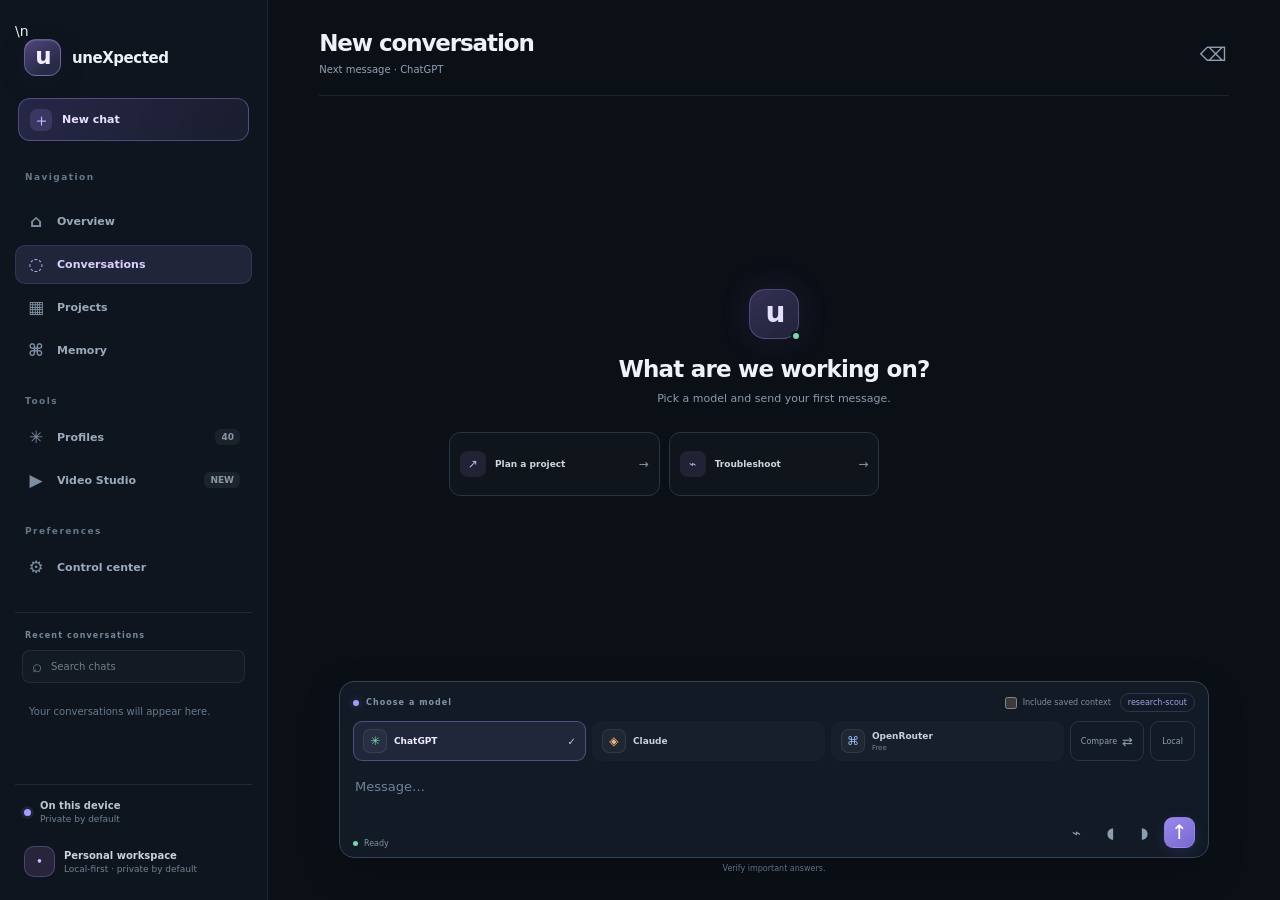
==== commit c912c98f: "feat: add mobile video studio workspace view" ====
--- a/mobile-release/index.html
+++ b/mobile-release/index.html
@@ -32,6 +32,7 @@
         <button class="nav-item" data-view="memory" type="button"><span class="nav-icon">⌘</span><span>Memory</span></button>
         <div class="nav-label nav-label-spaced">Tools</div>
         <button class="nav-item" data-view="agents" type="button"><span class="nav-icon">✳</span><span>Profiles</span><span class="nav-count">40</span></button>
+        <button class="nav-item" data-view="studio" type="button"><span class="nav-icon">▶</span><span>Video Studio</span><span class="nav-count">NEW</span></button>
         <div class="nav-label nav-label-spaced">Preferences</div>
         <button class="nav-item" data-view="settings" type="button"><span class="nav-icon">⚙</span><span>Control center</span></button>
       </nav>
@@ -121,14 +122,11 @@
               </div>
 
               <form id="chatForm" class="message-composer">
-                <div id="excelAttachments" class="excel-attachments hidden" aria-live="polite"></div>
                 <label class="sr-only" for="chatInput">Message uneXpected</label>
                 <textarea id="chatInput" rows="1" maxlength="8500" placeholder="Message…" aria-label="Message uneXpected"></textarea>
                 <div class="composer-footer">
                   <div class="composer-hints"><span class="composer-hint"><span class="hint-dot"></span><span id="voiceStatus">Ready</span></span></div>
                   <div class="composer-actions">
-                    <input type="file" id="excelFileInput" accept=".xlsx,application/vnd.openxmlformats-officedocument.spreadsheetml.sheet" multiple class="hidden" aria-label="Choose Excel workbooks">
-                    <button class="composer-icon-button" id="attachExcelBtn" type="button" aria-label="Attach Excel workbook" title="Attach .xlsx workbooks">▤</button>
                     <button class="composer-icon-button" id="voiceInputBtn" type="button" aria-label="Start voice input" title="Voice input">⌁</button>
                     <button class="composer-icon-button" id="voiceModeBtn" type="button" aria-pressed="false" title="Voice conversation">◖</button>
                     <button class="composer-icon-button" id="speakLastBtn" type="button" title="Read the last reply aloud">◗</button>
@@ -137,7 +135,7 @@
                 </div>
               </form>
             </div>
-            <p class="composer-disclaimer">Attach .xlsx files for read-only inspection or workbook generation. Uploaded files expire after 30 minutes; bounded sheet previews are shared with the selected AI provider. Do not upload confidential data unless its provider terms allow it.</p>
+            <p class="composer-disclaimer">Verify important answers.</p>
           </div>
         </div>
       </section>
@@ -162,6 +160,25 @@
         <div class="profile-tabs"><button id="showAgentsBtn" class="profile-tab active" type="button">40 Profiles</button><button id="showSkillsBtn" class="profile-tab" type="button">2 Skills</button></div>
         <label class="agent-search"><span>⌕</span><input id="agentSearch" type="search" placeholder="Search workflows…" aria-label="Search profiles"></label>
         <div class="agent-grid" id="agentGrid"></div>
+      </section>
+
+      <section class="view standard-view" id="view-studio">
+        <div class="view-heading"><div><h1>Mobile Video Studio</h1><p>Turn a script, subtitles and storyboard into a production-ready video plan.</p></div><span class="count-pill">0-cost workflow</span></div>
+        <div class="settings-layout">
+          <section class="settings-section">
+            <div class="settings-section-head"><span class="settings-section-icon">▤</span><div><h2>1 · Inspect subtitles</h2><p>Paste an SRT file to check cue timing before rendering.</p></div></div>
+            <label class="form-field"><span>SRT subtitle text</span><textarea id="studioSrtInput" rows="10" maxlength="48000" placeholder="1&#10;00:00:00,000 --> 00:00:02,000&#10;Your first subtitle line"></textarea></label>
+            <div class="button-row"><button class="button button-primary" id="studioInspectSrtBtn" type="button">Inspect SRT</button><span class="field-note" id="studioSrtStatus" role="status" aria-live="polite">Your SRT is sent only to your configured uneXpected gateway when you press Inspect.</span></div>
+            <div class="result-box hidden" id="studioSrtResults" role="status" aria-live="polite"></div>
+          </section>
+          <section class="settings-section">
+            <div class="settings-section-head"><span class="settings-section-icon">▦</span><div><h2>2 · Storyboard planning</h2></div></div>
+            <p class="field-note">The creator's 3×3 method maps nine storyboard cells to nine scene images. The image splitter and FFmpeg export stage are being added as separate, testable capabilities.</p>
+            <div class="data-status-row"><span>Storyboard layout</span><strong>3 × 3 · 9 scenes</strong></div>
+            <div class="data-status-row"><span>Target format</span><strong>Vertical 1080 × 1920</strong></div>
+            <div class="data-status-row"><span>Video export</span><strong>Not enabled yet</strong></div>
+          </section>
+        </div>
       </section>
 
       <section class="view standard-view" id="view-settings">
